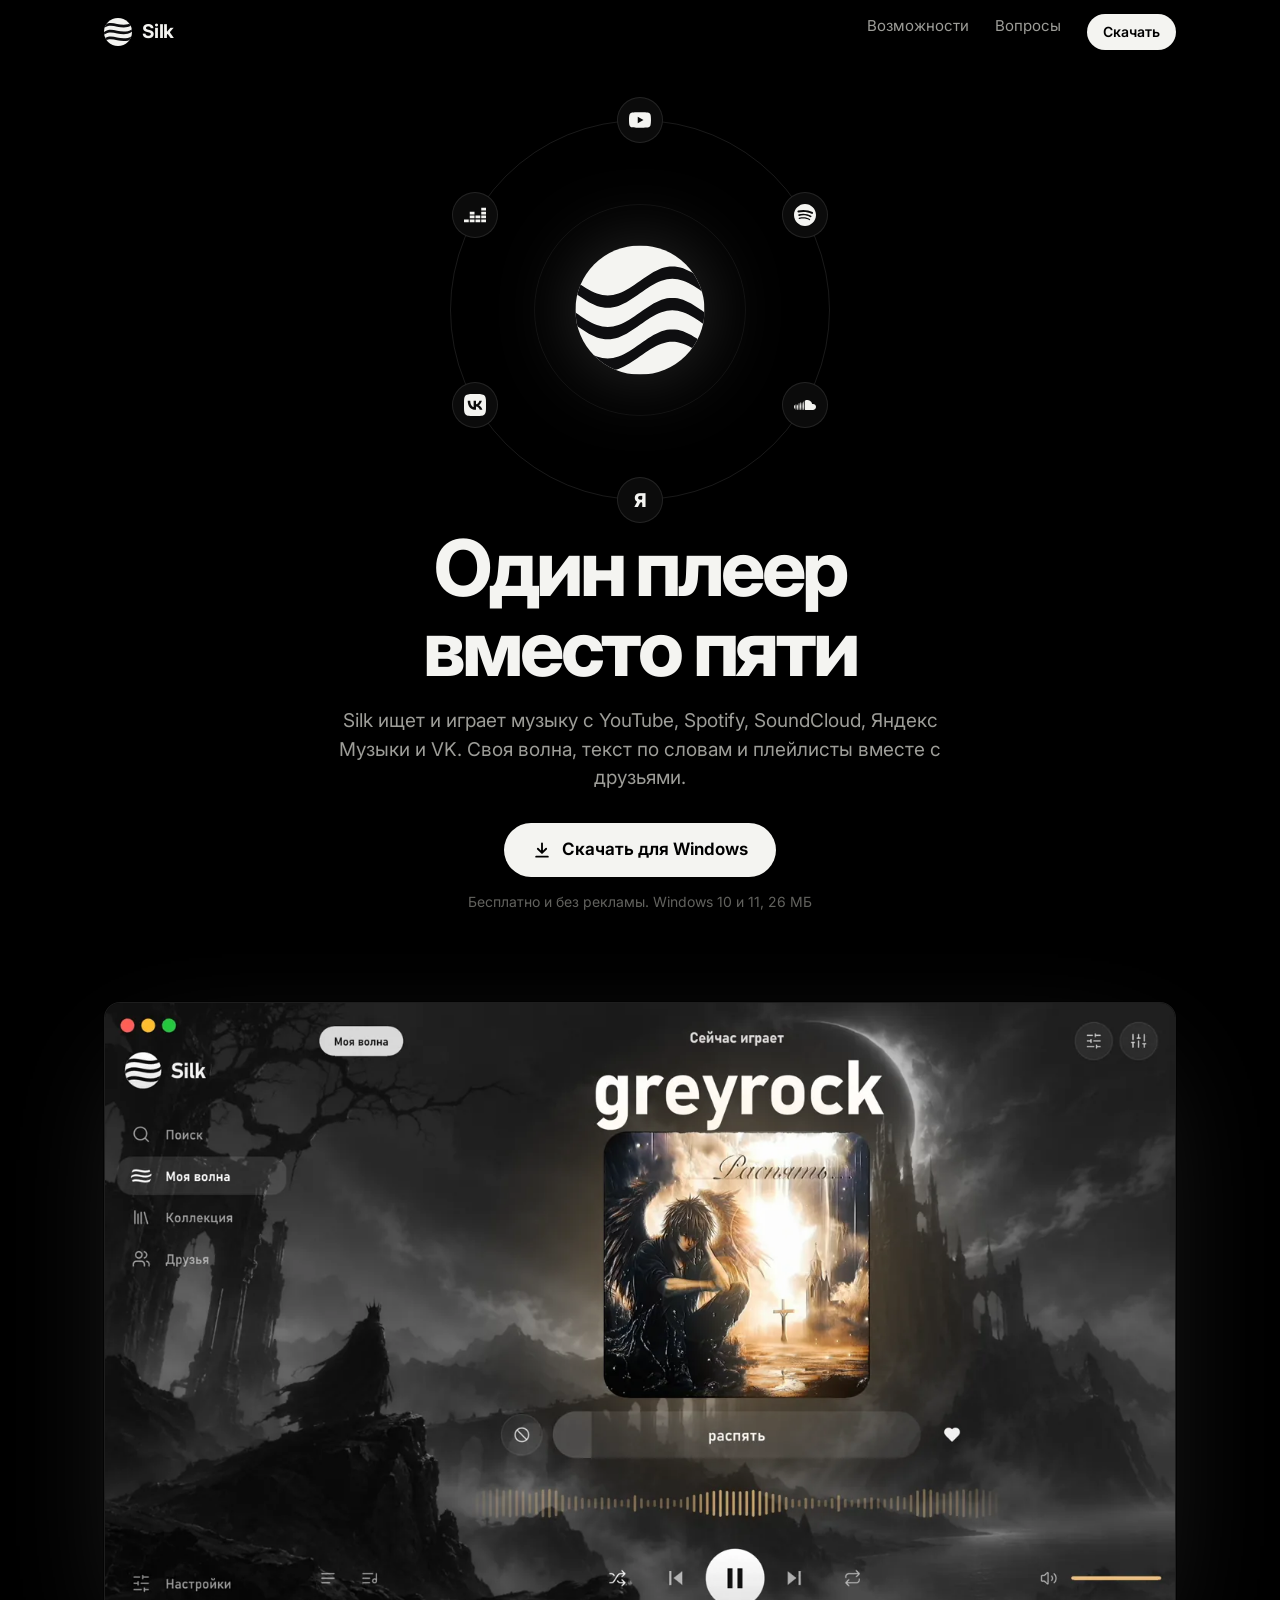
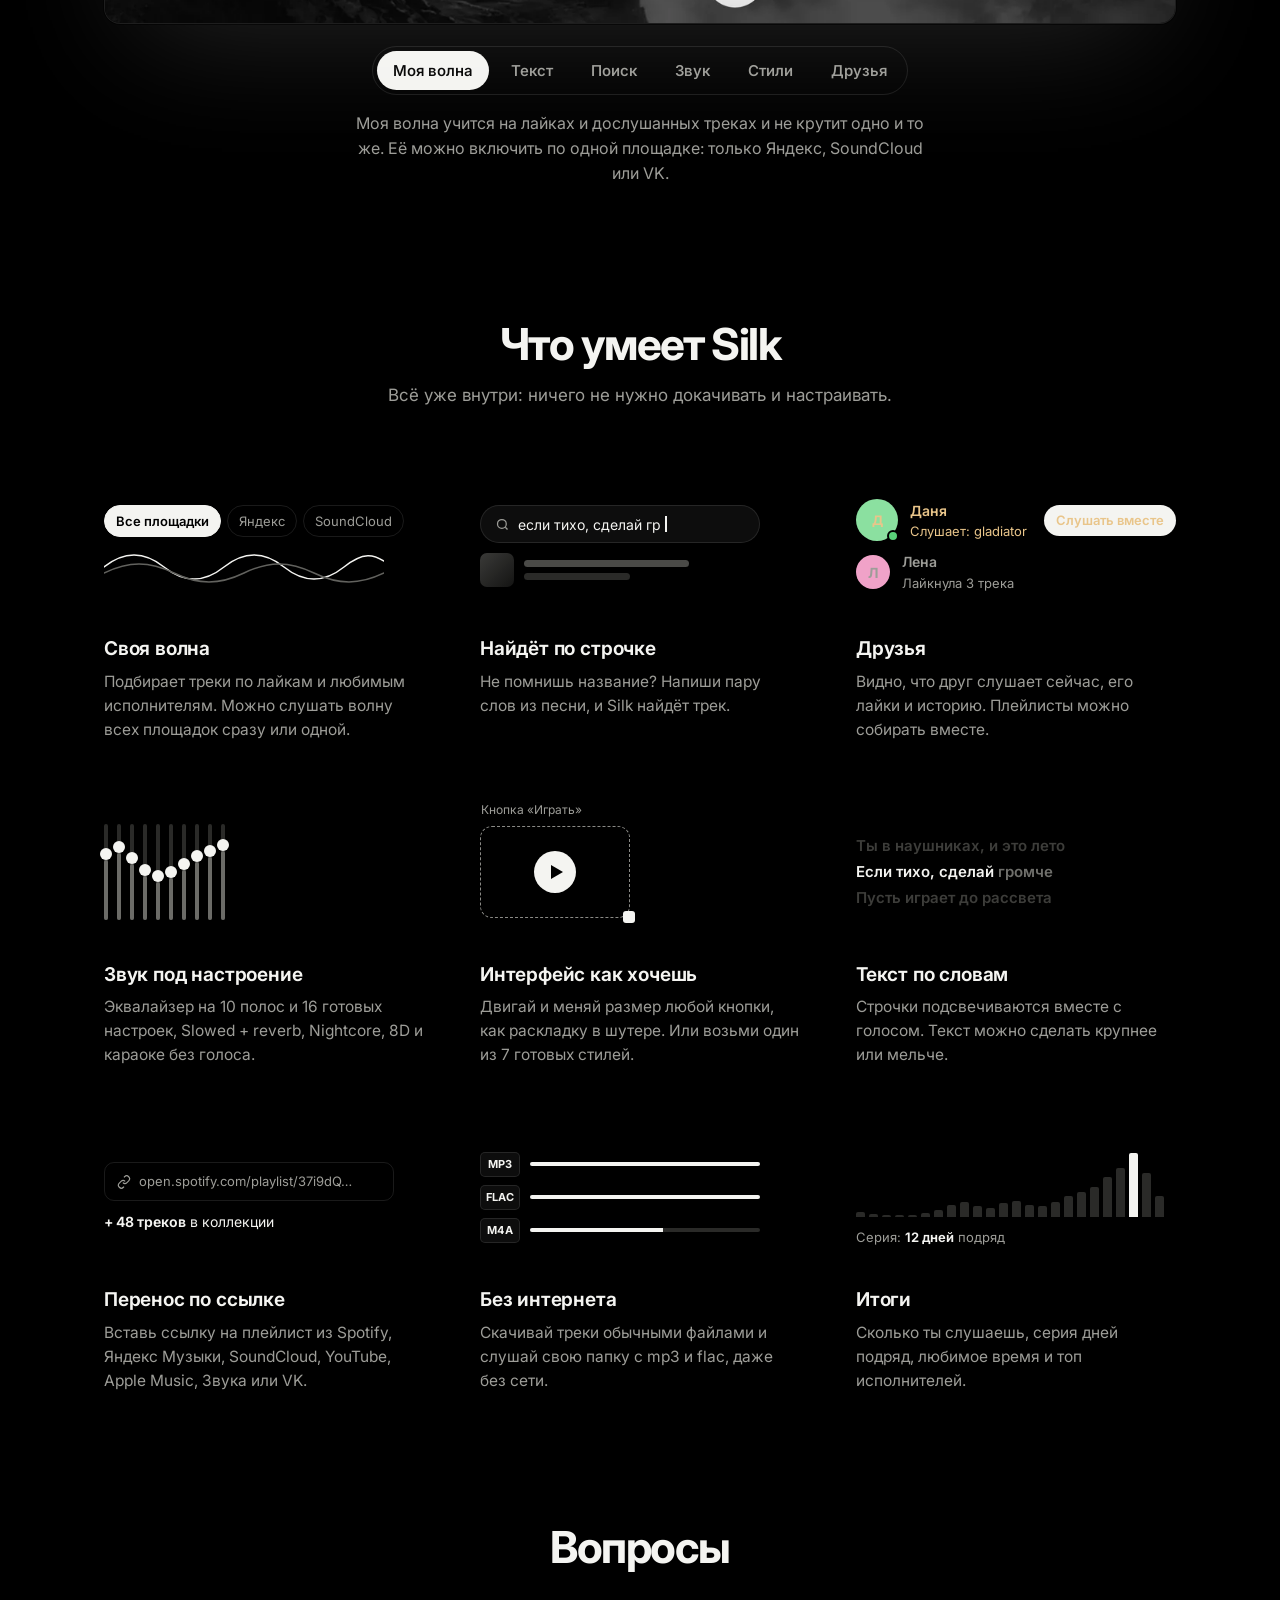
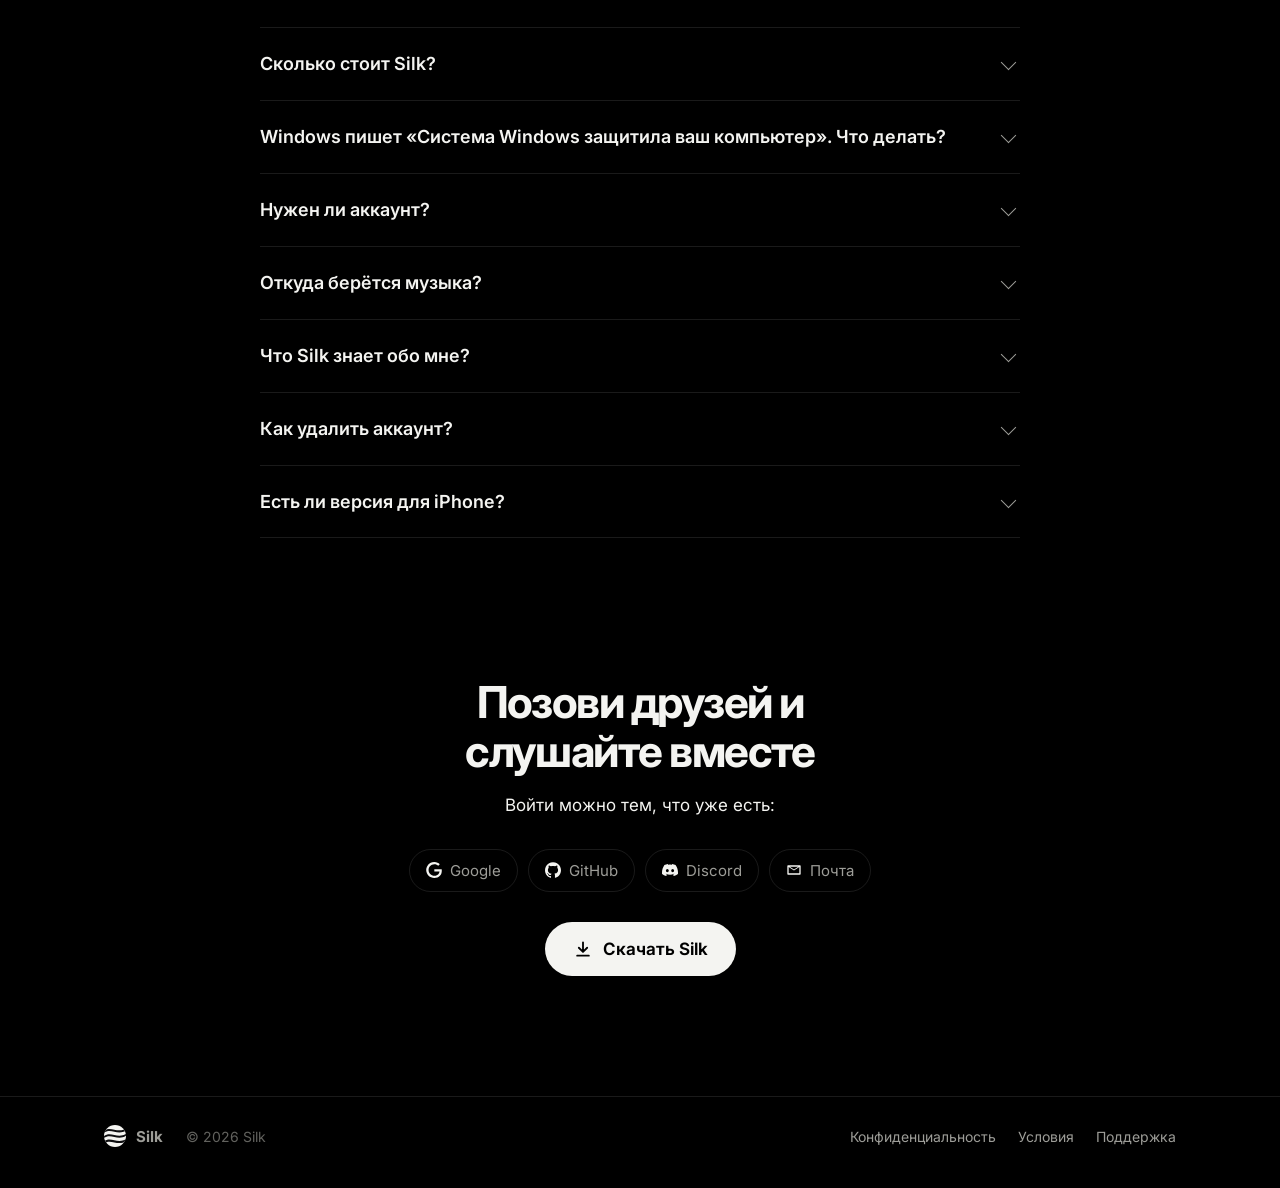
==== index.html @ de7ddfad "Сайт Silk: главная, конфиденциальность и условия Co-Authored-By: Claude Opus 5.5 <noreply@anthropic." ====
<!doctype html>
<html lang="ru">
<head>
<meta charset="utf-8">
<meta name="viewport" content="width=device-width, initial-scale=1">
<title>Silk — музыкальный плеер для Windows</title>
<meta name="description" content="Silk ищет и играет музыку с YouTube, Spotify, SoundCloud, Яндекс Музыки и VK. Своя волна, текст по словам, эквалайзер и плейлисты вместе с друзьями. Бесплатно.">
<meta property="og:title" content="Silk — музыкальный плеер для Windows">
<meta property="og:description" content="Silk ищет и играет музыку с YouTube, Spotify, SoundCloud, Яндекс Музыки и VK. Своя волна, текст по словам, эквалайзер и плейлисты вместе с друзьями. Бесплатно.">
<meta property="og:type" content="website">
<meta property="og:image" content="https://xxxilusha.github.io/silk/assets/shots/wave.webp">
<meta name="theme-color" content="#000000">
<link rel="icon" type="image/png" href="assets/favicon.png">
<link rel="apple-touch-icon" href="assets/apple-touch-icon.png">
<link rel="preload" href="assets/inter.woff2" as="font" type="font/woff2" crossorigin>
<link rel="stylesheet" href="assets/style.css">
</head>
<body>
<header class="top"><div class="wrap">
  <a class="brand" href="index.html"><svg viewBox="0 0 24 24" aria-hidden="true"><defs><clipPath id="lt"><circle cx="12" cy="12" r="12"/></clipPath></defs><circle cx="12" cy="12" r="12" fill="#f4f4f1"/><g clip-path="url(#lt)" fill="#0e0e10"><path d="M-1 7C7 -.5 15 10.500 25 3L25 5.300C15 12.800 7 1.800 -1 9.300Z"/><path d="M-1 12.850C7 5.350 15 16.350 25 8.850L25 11.150C15 18.650 7 7.650 -1 15.150Z"/><path d="M-1 18.700C7 11.200 15 22.200 25 14.700L25 17C15 24.500 7 13.500 -1 21Z"/></g></svg>Silk</a>
  <nav><a href="#features">Возможности</a><a href="#faq">Вопросы</a><a class="get" href="https://github.com/XXxilusha/silk/releases/latest/download/SilkSetup.exe">Скачать</a></nav>
</div></header>
<main>
<section class="hero"><div class="wrap">
  <div class="orbit" aria-hidden="false">
    <div class="ring"></div><div class="ring inner"></div>
    <div class="spin"><div class="sat" style="left:50.00%;top:0.00%"><svg viewBox="0 0 24 24" role="img" aria-label="YouTube"><path d="M23.498 6.186a3.016 3.016 0 0 0-2.122-2.136C19.505 3.545 12 3.545 12 3.545s-7.505 0-9.377.505A3.017 3.017 0 0 0 .502 6.186C0 8.07 0 12 0 12s0 3.93.502 5.814a3.016 3.016 0 0 0 2.122 2.136c1.871.505 9.376.505 9.376.505s7.505 0 9.377-.505a3.015 3.015 0 0 0 2.122-2.136C24 15.93 24 12 24 12s0-3.93-.502-5.814zM9.545 15.568V8.432L15.818 12l-6.273 3.568z"/></svg></div><div class="sat" style="left:93.30%;top:25.00%"><svg viewBox="0 0 24 24" role="img" aria-label="Spotify"><path d="M12 0C5.4 0 0 5.4 0 12s5.4 12 12 12 12-5.4 12-12S18.66 0 12 0zm5.521 17.34c-.24.359-.66.48-1.021.24-2.82-1.74-6.36-2.101-10.561-1.141-.418.122-.779-.179-.899-.539-.12-.421.18-.78.54-.9 4.56-1.021 8.52-.6 11.64 1.32.42.18.479.659.301 1.02zm1.44-3.3c-.301.42-.841.6-1.262.3-3.239-1.98-8.159-2.58-11.939-1.38-.479.12-1.02-.12-1.14-.6-.12-.48.12-1.021.6-1.141C9.6 9.9 15 10.561 18.72 12.84c.361.181.54.78.241 1.2zm.12-3.36C15.24 8.4 8.82 8.16 5.16 9.301c-.6.179-1.2-.181-1.38-.721-.18-.601.18-1.2.72-1.381 4.26-1.26 11.28-1.02 15.721 1.621.539.3.719 1.02.419 1.56-.299.421-1.02.599-1.559.3z"/></svg></div><div class="sat" style="left:93.30%;top:75.00%"><svg viewBox="0 0 24 24" role="img" aria-label="SoundCloud"><path d="M23.999 14.165c-.052 1.796-1.612 3.169-3.4 3.169h-8.18a.68.68 0 0 1-.675-.683V7.862a.747.747 0 0 1 .452-.724s.75-.513 2.333-.513a5.364 5.364 0 0 1 2.763.755 5.433 5.433 0 0 1 2.57 3.54c.282-.08.574-.121.868-.12.884 0 1.73.358 2.347.992s.948 1.49.922 2.373ZM10.721 8.421c.247 2.98.427 5.697 0 8.672a.264.264 0 0 1-.53 0c-.395-2.946-.22-5.718 0-8.672a.264.264 0 0 1 .53 0ZM9.072 9.448c.285 2.659.37 4.986-.006 7.655a.277.277 0 0 1-.55 0c-.331-2.63-.256-5.02 0-7.655a.277.277 0 0 1 .556 0Zm-1.663-.257c.27 2.726.39 5.171 0 7.904a.266.266 0 0 1-.532 0c-.38-2.69-.257-5.21 0-7.904a.266.266 0 0 1 .532 0Zm-1.647.77a26.108 26.108 0 0 1-.008 7.147.272.272 0 0 1-.542 0 27.955 27.955 0 0 1 0-7.147.275.275 0 0 1 .55 0Zm-1.67 1.769c.421 1.865.228 3.5-.029 5.388a.257.257 0 0 1-.514 0c-.21-1.858-.398-3.549 0-5.389a.272.272 0 0 1 .543 0Zm-1.655-.273c.388 1.897.26 3.508-.01 5.412-.026.28-.514.283-.54 0-.244-1.878-.347-3.54-.01-5.412a.283.283 0 0 1 .56 0Zm-1.668.911c.4 1.268.257 2.292-.026 3.572a.257.257 0 0 1-.514 0c-.241-1.262-.354-2.312-.023-3.572a.283.283 0 0 1 .563 0Z"/></svg></div><div class="sat" style="left:50.00%;top:100.00%"><span class="ya" role="img" aria-label="Яндекс Музыка">Я</span></div><div class="sat" style="left:6.70%;top:75.00%"><svg viewBox="0 0 24 24" role="img" aria-label="VK"><path d="m9.489.004.729-.003h3.564l.73.003.914.01.433.007.418.011.403.014.388.016.374.021.36.025.345.03.333.033c1.74.196 2.933.616 3.833 1.516.9.9 1.32 2.092 1.516 3.833l.034.333.029.346.025.36.02.373.025.588.012.41.013.644.009.915.004.98-.001 3.313-.003.73-.01.914-.007.433-.011.418-.014.403-.016.388-.021.374-.025.36-.03.345-.033.333c-.196 1.74-.616 2.933-1.516 3.833-.9.9-2.092 1.32-3.833 1.516l-.333.034-.346.029-.36.025-.373.02-.588.025-.41.012-.644.013-.915.009-.98.004-3.313-.001-.73-.003-.914-.01-.433-.007-.418-.011-.403-.014-.388-.016-.374-.021-.36-.025-.345-.03-.333-.033c-1.74-.196-2.933-.616-3.833-1.516-.9-.9-1.32-2.092-1.516-3.833l-.034-.333-.029-.346-.025-.36-.02-.373-.025-.588-.012-.41-.013-.644-.009-.915-.004-.98.001-3.313.003-.73.01-.914.007-.433.011-.418.014-.403.016-.388.021-.374.025-.36.03-.345.033-.333c.196-1.74.616-2.933 1.516-3.833.9-.9 2.092-1.32 3.833-1.516l.333-.034.346-.029.36-.025.373-.02.588-.025.41-.012.644-.013.915-.009ZM6.79 7.3H4.05c.13 6.24 3.25 9.99 8.72 9.99h.31v-3.57c2.01.2 3.53 1.67 4.14 3.57h2.84c-.78-2.84-2.83-4.41-4.11-5.01 1.28-.74 3.08-2.54 3.51-4.98h-2.58c-.56 1.98-2.22 3.78-3.8 3.95V7.3H10.5v6.92c-1.6-.4-3.62-2.34-3.71-6.92Z"/></svg></div><div class="sat" style="left:6.70%;top:25.00%"><svg viewBox="0 0 24 24" role="img" aria-label="Deezer"><path d="M18.81 4.16v3.03H24V4.16h-5.19zM6.27 8.38v3.027h5.189V8.38h-5.19zm12.54 0v3.027H24V8.38h-5.19zM6.27 12.594v3.027h5.189v-3.027h-5.19zm6.271 0v3.027h5.19v-3.027h-5.19zm6.27 0v3.027H24v-3.027h-5.19zM0 16.81v3.029h5.19v-3.03H0zm6.27 0v3.029h5.189v-3.03h-5.19zm6.271 0v3.029h5.19v-3.03h-5.19zm6.27 0v3.029H24v-3.03h-5.19Z"/></svg></div></div>
    <div class="core"><svg viewBox="0 0 24 24" role="img" aria-label="Логотип Silk"><defs><clipPath id="lf"><circle cx="12" cy="12" r="12"/></clipPath></defs><circle cx="12" cy="12" r="12" fill="#f4f4f1"/><g clip-path="url(#lf)" fill="#0e0e10"><path class="flow b1" d="M-2.00 5.25 L-1.50 5.57 L-1.00 5.90 L-0.50 6.25 L0.00 6.60 L0.50 6.95 L1.00 7.30 L1.50 7.63 L2.00 7.95 L2.50 8.24 L3.00 8.51 L3.50 8.74 L4.00 8.94 L4.50 9.09 L5.00 9.21 L5.50 9.28 L6.00 9.30 L6.50 9.28 L7.00 9.21 L7.50 9.09 L8.00 8.94 L8.50 8.74 L9.00 8.51 L9.50 8.24 L10.00 7.95 L10.50 7.63 L11.00 7.30 L11.50 6.95 L12.00 6.60 L12.50 6.25 L13.00 5.90 L13.50 5.57 L14.00 5.25 L14.50 4.96 L15.00 4.69 L15.50 4.46 L16.00 4.26 L16.50 4.11 L17.00 3.99 L17.50 3.92 L18.00 3.90 L18.50 3.92 L19.00 3.99 L19.50 4.11 L20.00 4.26 L20.50 4.46 L21.00 4.69 L21.50 4.96 L22.00 5.25 L22.50 5.57 L23.00 5.90 L23.50 6.25 L24.00 6.60 L24.50 6.95 L25.00 7.30 L25.50 7.63 L26.00 7.95 L26.50 8.24 L27.00 8.51 L27.50 8.74 L28.00 8.94 L28.50 9.09 L29.00 9.21 L29.50 9.28 L30.00 9.30 L30.50 9.28 L31.00 9.21 L31.50 9.09 L32.00 8.94 L32.50 8.74 L33.00 8.51 L33.50 8.24 L34.00 7.95 L34.50 7.63 L35.00 7.30 L35.50 6.95 L36.00 6.60 L36.50 6.25 L37.00 5.90 L37.50 5.57 L38.00 5.25 L38.50 4.96 L39.00 4.69 L39.50 4.46 L40.00 4.26 L40.50 4.11 L41.00 3.99 L41.50 3.92 L42.00 3.90 L42.50 3.92 L43.00 3.99 L43.50 4.11 L44.00 4.26 L44.50 4.46 L45.00 4.69 L45.50 4.96 L46.00 5.25 L46.50 5.57 L47.00 5.90 L47.50 6.25 L48.00 6.60 L48.50 6.95 L49.00 7.30 L49.50 7.63 L50.00 7.95 L50.50 8.24 L51.00 8.51 L51.50 8.74 L52.00 8.94 L52.00 11.24 L51.50 11.04 L51.00 10.81 L50.50 10.54 L50.00 10.25 L49.50 9.93 L49.00 9.60 L48.50 9.25 L48.00 8.90 L47.50 8.55 L47.00 8.20 L46.50 7.87 L46.00 7.55 L45.50 7.26 L45.00 6.99 L44.50 6.76 L44.00 6.56 L43.50 6.41 L43.00 6.29 L42.50 6.22 L42.00 6.20 L41.50 6.22 L41.00 6.29 L40.50 6.41 L40.00 6.56 L39.50 6.76 L39.00 6.99 L38.50 7.26 L38.00 7.55 L37.50 7.87 L37.00 8.20 L36.50 8.55 L36.00 8.90 L35.50 9.25 L35.00 9.60 L34.50 9.93 L34.00 10.25 L33.50 10.54 L33.00 10.81 L32.50 11.04 L32.00 11.24 L31.50 11.39 L31.00 11.51 L30.50 11.58 L30.00 11.60 L29.50 11.58 L29.00 11.51 L28.50 11.39 L28.00 11.24 L27.50 11.04 L27.00 10.81 L26.50 10.54 L26.00 10.25 L25.50 9.93 L25.00 9.60 L24.50 9.25 L24.00 8.90 L23.50 8.55 L23.00 8.20 L22.50 7.87 L22.00 7.55 L21.50 7.26 L21.00 6.99 L20.50 6.76 L20.00 6.56 L19.50 6.41 L19.00 6.29 L18.50 6.22 L18.00 6.20 L17.50 6.22 L17.00 6.29 L16.50 6.41 L16.00 6.56 L15.50 6.76 L15.00 6.99 L14.50 7.26 L14.00 7.55 L13.50 7.87 L13.00 8.20 L12.50 8.55 L12.00 8.90 L11.50 9.25 L11.00 9.60 L10.50 9.93 L10.00 10.25 L9.50 10.54 L9.00 10.81 L8.50 11.04 L8.00 11.24 L7.50 11.39 L7.00 11.51 L6.50 11.58 L6.00 11.60 L5.50 11.58 L5.00 11.51 L4.50 11.39 L4.00 11.24 L3.50 11.04 L3.00 10.81 L2.50 10.54 L2.00 10.25 L1.50 9.93 L1.00 9.60 L0.50 9.25 L0.00 8.90 L-0.50 8.55 L-1.00 8.20 L-1.50 7.87 L-2.00 7.55Z"/><path class="flow b2" d="M-2.00 11.10 L-1.50 11.42 L-1.00 11.75 L-0.50 12.10 L0.00 12.45 L0.50 12.80 L1.00 13.15 L1.50 13.48 L2.00 13.80 L2.50 14.09 L3.00 14.36 L3.50 14.59 L4.00 14.79 L4.50 14.94 L5.00 15.06 L5.50 15.13 L6.00 15.15 L6.50 15.13 L7.00 15.06 L7.50 14.94 L8.00 14.79 L8.50 14.59 L9.00 14.36 L9.50 14.09 L10.00 13.80 L10.50 13.48 L11.00 13.15 L11.50 12.80 L12.00 12.45 L12.50 12.10 L13.00 11.75 L13.50 11.42 L14.00 11.10 L14.50 10.81 L15.00 10.54 L15.50 10.31 L16.00 10.11 L16.50 9.96 L17.00 9.84 L17.50 9.77 L18.00 9.75 L18.50 9.77 L19.00 9.84 L19.50 9.96 L20.00 10.11 L20.50 10.31 L21.00 10.54 L21.50 10.81 L22.00 11.10 L22.50 11.42 L23.00 11.75 L23.50 12.10 L24.00 12.45 L24.50 12.80 L25.00 13.15 L25.50 13.48 L26.00 13.80 L26.50 14.09 L27.00 14.36 L27.50 14.59 L28.00 14.79 L28.50 14.94 L29.00 15.06 L29.50 15.13 L30.00 15.15 L30.50 15.13 L31.00 15.06 L31.50 14.94 L32.00 14.79 L32.50 14.59 L33.00 14.36 L33.50 14.09 L34.00 13.80 L34.50 13.48 L35.00 13.15 L35.50 12.80 L36.00 12.45 L36.50 12.10 L37.00 11.75 L37.50 11.42 L38.00 11.10 L38.50 10.81 L39.00 10.54 L39.50 10.31 L40.00 10.11 L40.50 9.96 L41.00 9.84 L41.50 9.77 L42.00 9.75 L42.50 9.77 L43.00 9.84 L43.50 9.96 L44.00 10.11 L44.50 10.31 L45.00 10.54 L45.50 10.81 L46.00 11.10 L46.50 11.42 L47.00 11.75 L47.50 12.10 L48.00 12.45 L48.50 12.80 L49.00 13.15 L49.50 13.48 L50.00 13.80 L50.50 14.09 L51.00 14.36 L51.50 14.59 L52.00 14.79 L52.00 17.09 L51.50 16.89 L51.00 16.66 L50.50 16.39 L50.00 16.10 L49.50 15.78 L49.00 15.45 L48.50 15.10 L48.00 14.75 L47.50 14.40 L47.00 14.05 L46.50 13.72 L46.00 13.40 L45.50 13.11 L45.00 12.84 L44.50 12.61 L44.00 12.41 L43.50 12.26 L43.00 12.14 L42.50 12.07 L42.00 12.05 L41.50 12.07 L41.00 12.14 L40.50 12.26 L40.00 12.41 L39.50 12.61 L39.00 12.84 L38.50 13.11 L38.00 13.40 L37.50 13.72 L37.00 14.05 L36.50 14.40 L36.00 14.75 L35.50 15.10 L35.00 15.45 L34.50 15.78 L34.00 16.10 L33.50 16.39 L33.00 16.66 L32.50 16.89 L32.00 17.09 L31.50 17.24 L31.00 17.36 L30.50 17.43 L30.00 17.45 L29.50 17.43 L29.00 17.36 L28.50 17.24 L28.00 17.09 L27.50 16.89 L27.00 16.66 L26.50 16.39 L26.00 16.10 L25.50 15.78 L25.00 15.45 L24.50 15.10 L24.00 14.75 L23.50 14.40 L23.00 14.05 L22.50 13.72 L22.00 13.40 L21.50 13.11 L21.00 12.84 L20.50 12.61 L20.00 12.41 L19.50 12.26 L19.00 12.14 L18.50 12.07 L18.00 12.05 L17.50 12.07 L17.00 12.14 L16.50 12.26 L16.00 12.41 L15.50 12.61 L15.00 12.84 L14.50 13.11 L14.00 13.40 L13.50 13.72 L13.00 14.05 L12.50 14.40 L12.00 14.75 L11.50 15.10 L11.00 15.45 L10.50 15.78 L10.00 16.10 L9.50 16.39 L9.00 16.66 L8.50 16.89 L8.00 17.09 L7.50 17.24 L7.00 17.36 L6.50 17.43 L6.00 17.45 L5.50 17.43 L5.00 17.36 L4.50 17.24 L4.00 17.09 L3.50 16.89 L3.00 16.66 L2.50 16.39 L2.00 16.10 L1.50 15.78 L1.00 15.45 L0.50 15.10 L0.00 14.75 L-0.50 14.40 L-1.00 14.05 L-1.50 13.72 L-2.00 13.40Z"/><path class="flow b3" d="M-2.00 16.95 L-1.50 17.27 L-1.00 17.60 L-0.50 17.95 L0.00 18.30 L0.50 18.65 L1.00 19.00 L1.50 19.33 L2.00 19.65 L2.50 19.94 L3.00 20.21 L3.50 20.44 L4.00 20.64 L4.50 20.79 L5.00 20.91 L5.50 20.98 L6.00 21.00 L6.50 20.98 L7.00 20.91 L7.50 20.79 L8.00 20.64 L8.50 20.44 L9.00 20.21 L9.50 19.94 L10.00 19.65 L10.50 19.33 L11.00 19.00 L11.50 18.65 L12.00 18.30 L12.50 17.95 L13.00 17.60 L13.50 17.27 L14.00 16.95 L14.50 16.66 L15.00 16.39 L15.50 16.16 L16.00 15.96 L16.50 15.81 L17.00 15.69 L17.50 15.62 L18.00 15.60 L18.50 15.62 L19.00 15.69 L19.50 15.81 L20.00 15.96 L20.50 16.16 L21.00 16.39 L21.50 16.66 L22.00 16.95 L22.50 17.27 L23.00 17.60 L23.50 17.95 L24.00 18.30 L24.50 18.65 L25.00 19.00 L25.50 19.33 L26.00 19.65 L26.50 19.94 L27.00 20.21 L27.50 20.44 L28.00 20.64 L28.50 20.79 L29.00 20.91 L29.50 20.98 L30.00 21.00 L30.50 20.98 L31.00 20.91 L31.50 20.79 L32.00 20.64 L32.50 20.44 L33.00 20.21 L33.50 19.94 L34.00 19.65 L34.50 19.33 L35.00 19.00 L35.50 18.65 L36.00 18.30 L36.50 17.95 L37.00 17.60 L37.50 17.27 L38.00 16.95 L38.50 16.66 L39.00 16.39 L39.50 16.16 L40.00 15.96 L40.50 15.81 L41.00 15.69 L41.50 15.62 L42.00 15.60 L42.50 15.62 L43.00 15.69 L43.50 15.81 L44.00 15.96 L44.50 16.16 L45.00 16.39 L45.50 16.66 L46.00 16.95 L46.50 17.27 L47.00 17.60 L47.50 17.95 L48.00 18.30 L48.50 18.65 L49.00 19.00 L49.50 19.33 L50.00 19.65 L50.50 19.94 L51.00 20.21 L51.50 20.44 L52.00 20.64 L52.00 22.94 L51.50 22.74 L51.00 22.51 L50.50 22.24 L50.00 21.95 L49.50 21.63 L49.00 21.30 L48.50 20.95 L48.00 20.60 L47.50 20.25 L47.00 19.90 L46.50 19.57 L46.00 19.25 L45.50 18.96 L45.00 18.69 L44.50 18.46 L44.00 18.26 L43.50 18.11 L43.00 17.99 L42.50 17.92 L42.00 17.90 L41.50 17.92 L41.00 17.99 L40.50 18.11 L40.00 18.26 L39.50 18.46 L39.00 18.69 L38.50 18.96 L38.00 19.25 L37.50 19.57 L37.00 19.90 L36.50 20.25 L36.00 20.60 L35.50 20.95 L35.00 21.30 L34.50 21.63 L34.00 21.95 L33.50 22.24 L33.00 22.51 L32.50 22.74 L32.00 22.94 L31.50 23.09 L31.00 23.21 L30.50 23.28 L30.00 23.30 L29.50 23.28 L29.00 23.21 L28.50 23.09 L28.00 22.94 L27.50 22.74 L27.00 22.51 L26.50 22.24 L26.00 21.95 L25.50 21.63 L25.00 21.30 L24.50 20.95 L24.00 20.60 L23.50 20.25 L23.00 19.90 L22.50 19.57 L22.00 19.25 L21.50 18.96 L21.00 18.69 L20.50 18.46 L20.00 18.26 L19.50 18.11 L19.00 17.99 L18.50 17.92 L18.00 17.90 L17.50 17.92 L17.00 17.99 L16.50 18.11 L16.00 18.26 L15.50 18.46 L15.00 18.69 L14.50 18.96 L14.00 19.25 L13.50 19.57 L13.00 19.90 L12.50 20.25 L12.00 20.60 L11.50 20.95 L11.00 21.30 L10.50 21.63 L10.00 21.95 L9.50 22.24 L9.00 22.51 L8.50 22.74 L8.00 22.94 L7.50 23.09 L7.00 23.21 L6.50 23.28 L6.00 23.30 L5.50 23.28 L5.00 23.21 L4.50 23.09 L4.00 22.94 L3.50 22.74 L3.00 22.51 L2.50 22.24 L2.00 21.95 L1.50 21.63 L1.00 21.30 L0.50 20.95 L0.00 20.60 L-0.50 20.25 L-1.00 19.90 L-1.50 19.57 L-2.00 19.25Z"/></g></svg></div>
  </div>
  <h1>Один плеер вместо пяти</h1>
  <p class="lead">Silk ищет и играет музыку с YouTube, Spotify, SoundCloud, Яндекс Музыки и VK. Своя волна, текст по словам и плейлисты вместе с друзьями.</p>
  <a class="cta" href="https://github.com/XXxilusha/silk/releases/latest/download/SilkSetup.exe"><svg viewBox="0 0 24 24" fill="none" stroke="currentColor" stroke-width="2.2" stroke-linecap="round" stroke-linejoin="round" aria-hidden="true"><path d="M12 4v11M7 10.5l5 5 5-5M5 20h14"/></svg>Скачать для Windows</a>
  <p class="fine">Бесплатно и без рекламы. Windows 10 и 11, 26 МБ</p>
</div></section>
<section class="screens" id="screens" aria-label="Как выглядит Silk"><div class="wrap">
  <div class="window" id="shot" role="tabpanel"><img src="assets/shots/wave.webp" width="1400" height="812" alt="Silk: моя волна" class="on" data-cap="Моя волна учится на лайках и дослушанных треках и не крутит одно и то же. Её можно включить по одной площадке: только Яндекс, SoundCloud или VK." decoding="async"><img src="assets/shots/lyrics.webp" width="1400" height="812" alt="Silk: текст" class="" data-cap="Текст идёт вместе с песней и подсвечивается по словам. Размер строк меняется кнопками A− и A+." decoding="async"><img src="assets/shots/search.webp" width="1400" height="812" alt="Silk: поиск" class="" data-cap="Ищи везде сразу или на одной площадке. Не помнишь название? Напиши строчку из песни." decoding="async"><img src="assets/shots/sound.webp" width="1400" height="812" alt="Silk: звук" class="" data-cap="Slowed + reverb, Nightcore, 8D, караоке без голоса, кроссфейд и эквалайзер на 10 полос." decoding="async"><img src="assets/shots/style-paper.webp" width="1400" height="812" alt="Silk: стили" class="" data-cap="Семь готовых стилей, от неона до бумаги. А можно собрать свой: любую кнопку двигаешь и меняешь как хочешь." decoding="async"><img src="assets/shots/friends.webp" width="1400" height="812" alt="Silk: друзья" class="" data-cap="Видно, что друг слушает прямо сейчас. Нажми «Слушать вместе», и у тебя заиграет тот же трек с того же места." decoding="async"></div>
  <div class="tabs" role="tablist" aria-label="Экраны Silk"><button role="tab" aria-selected="true" aria-controls="shot" data-i="0">Моя волна</button><button role="tab" aria-selected="false" aria-controls="shot" data-i="1" tabindex="-1">Текст</button><button role="tab" aria-selected="false" aria-controls="shot" data-i="2" tabindex="-1">Поиск</button><button role="tab" aria-selected="false" aria-controls="shot" data-i="3" tabindex="-1">Звук</button><button role="tab" aria-selected="false" aria-controls="shot" data-i="4" tabindex="-1">Стили</button><button role="tab" aria-selected="false" aria-controls="shot" data-i="5" tabindex="-1">Друзья</button></div>
  <p class="caption" id="cap" aria-live="polite">Моя волна учится на лайках и дослушанных треках и не крутит одно и то же. Её можно включить по одной площадке: только Яндекс, SoundCloud или VK.</p>
</div></section>
<section class="section" id="features"><div class="wrap">
  <h2>Что умеет Silk</h2>
  <p class="sub">Всё уже внутри: ничего не нужно докачивать и настраивать.</p>
  <div class="grid"><article class="feat"><div class="mini"><div class="chips"><span class="chip on">Все площадки</span><span class="chip">Яндекс</span><span class="chip">SoundCloud</span></div><svg class="wave" viewBox="0 0 280 40" aria-hidden="true"><path d="M0 20 C 20 4, 40 4, 60 20 S 100 36, 120 20 S 160 4, 180 20 S 220 36, 240 20 S 270 8, 280 14"/><path d="M0 26 C 25 14, 45 14, 70 26 S 115 38, 140 26 S 185 14, 210 26 S 255 38, 280 26"/></svg></div><h3>Своя волна</h3><p>Подбирает треки по лайкам и любимым исполнителям. Можно слушать волну всех площадок сразу или одной.</p></article><article class="feat"><div class="mini"><div class="field"><svg viewBox="0 0 24 24" aria-hidden="true"><circle cx="11" cy="11" r="7"/><path d="m20 20-3.5-3.5"/></svg><span>если тихо, сделай гр</span><span class="caret"></span></div><div class="row"><span class="cover"></span><span class="bars"><i></i><i></i></span></div></div><h3>Найдёт по строчке</h3><p>Не помнишь название? Напиши пару слов из песни, и Silk найдёт трек.</p></article><article class="feat"><div class="mini"><div class="friend live"><span class="ava a">Д<span class="dot"></span></span><span><b>Даня</b><span>Слушает: gladiator</span></span><span class="btn-mini">Слушать вместе</span></div><div class="friend"><span class="ava b">Л</span><span><b>Лена</b><span>Лайкнула 3 трека</span></span></div></div><h3>Друзья</h3><p>Видно, что друг слушает сейчас, его лайки и историю. Плейлисты можно собирать вместе.</p></article><article class="feat"><div class="mini"><div class="eq" aria-hidden="true"><span style="--v:62%"></span><span style="--v:70%"></span><span style="--v:58%"></span><span style="--v:46%"></span><span style="--v:40%"></span><span style="--v:44%"></span><span style="--v:52%"></span><span style="--v:60%"></span><span style="--v:66%"></span><span style="--v:72%"></span></div></div><h3>Звук под настроение</h3><p>Эквалайзер на 10 полос и 16 готовых настроек, Slowed + reverb, Nightcore, 8D и караоке без голоса.</p></article><article class="feat"><div class="mini"><div class="edit"><span class="tag">Кнопка «Играть»</span><span class="play"></span><span class="grip"></span></div></div><h3>Интерфейс как хочешь</h3><p>Двигай и меняй размер любой кнопки, как раскладку в шутере. Или возьми один из 7 готовых стилей.</p></article><article class="feat"><div class="mini"><div class="lyr" aria-hidden="true"><div>Ты в наушниках, и это лето</div><div class="now"><em>Если тихо, сделай</em> громче</div><div>Пусть играет до рассвета</div></div></div><h3>Текст по словам</h3><p>Строчки подсвечиваются вместе с голосом. Текст можно сделать крупнее или мельче.</p></article><article class="feat"><div class="mini"><div class="link"><svg viewBox="0 0 24 24" aria-hidden="true"><path d="M10 13a5 5 0 0 0 7.07 0l3-3a5 5 0 0 0-7.07-7.07l-1 1"/><path d="M14 11a5 5 0 0 0-7.07 0l-3 3a5 5 0 0 0 7.07 7.07l1-1"/></svg><span>open.spotify.com/playlist/37i9dQ…</span></div><div class="got"><b>+ 48 треков</b> в коллекции</div></div><h3>Перенос по ссылке</h3><p>Вставь ссылку на плейлист из Spotify, Яндекс Музыки, SoundCloud, YouTube, Apple Music, Звука или VK.</p></article><article class="feat"><div class="mini"><div class="files"><div class="file"><span class="ext">MP3</span><span class="track"><i style="width:100%"></i></span></div><div class="file"><span class="ext">FLAC</span><span class="track"><i style="width:100%"></i></span></div><div class="file"><span class="ext">M4A</span><span class="track"><i style="width:58%"></i></span></div></div></div><h3>Без интернета</h3><p>Скачивай треки обычными файлами и слушай свою папку с mp3 и flac, даже без сети.</p></article><article class="feat"><div class="mini"><div class="hours" aria-hidden="true"><i style="--h:8%"></i><i style="--h:5%"></i><i style="--h:4%"></i><i style="--h:3%"></i><i style="--h:3%"></i><i style="--h:6%"></i><i style="--h:10%"></i><i style="--h:18%"></i><i style="--h:22%"></i><i style="--h:16%"></i><i style="--h:14%"></i><i style="--h:20%"></i><i style="--h:24%"></i><i style="--h:18%"></i><i style="--h:16%"></i><i style="--h:22%"></i><i style="--h:30%"></i><i style="--h:36%"></i><i style="--h:44%"></i><i style="--h:58%"></i><i style="--h:70%"></i><i style="--h:92%" class="peak"></i><i style="--h:64%"></i><i style="--h:30%"></i></div><div class="streak">Серия: <b>12 дней</b> подряд</div></div><h3>Итоги</h3><p>Сколько ты слушаешь, серия дней подряд, любимое время и топ исполнителей.</p></article></div>
</div></section>
<section class="section" id="faq"><div class="wrap">
  <h2>Вопросы</h2>
  <div class="faq"><details><summary>Сколько стоит Silk?</summary><p>Нисколько. Silk бесплатный и без рекламы.</p></details><details><summary>Windows пишет «Система Windows защитила ваш компьютер». Что делать?</summary><p>Установщик пока не подписан сертификатом, поэтому Windows его не узнаёт. Нажми «Подробнее», потом «Выполнить в любом случае». Прав администратора установка не просит.</p></details><details><summary>Нужен ли аккаунт?</summary><p>Чтобы слушать музыку, не нужен. Аккаунт нужен только для друзей: войти можно через Google, GitHub, Discord или почту.</p></details><details><summary>Откуда берётся музыка?</summary><p>Silk ищет и проигрывает треки с площадок: YouTube, SoundCloud, Spotify, Яндекс Музыка, VK и других. Для Яндекс Музыки и VK нужен твой аккаунт на этих сервисах.</p></details><details><summary>Что Silk знает обо мне?</summary><p>Без аккаунта ничего: библиотека, настройки и история лежат только на твоём компьютере. Что хранится, если войти в аккаунт, написано на странице <a href="privacy.html">Конфиденциальность</a>.</p></details><details><summary>Как удалить аккаунт?</summary><p>В Silk открой «Друзья» и нажми «Удалить аккаунт», затем ещё раз для подтверждения. Профиль, друзья, лайки, история и твои плейлисты сразу стираются с сервера.</p></details><details><summary>Есть ли версия для iPhone?</summary><p>Пока только Windows 10 и 11. Версия для iPhone в работе.</p></details></div>
</div></section>
<section class="end"><div class="wrap">
  <h2>Позови друзей и слушайте вместе</h2>
  <p class="sub">Войти можно тем, что уже есть:</p>
  <div class="join">
    <span><svg viewBox="0 0 24 24" aria-hidden="true"><path d="M12.48 10.92v3.28h7.84c-.24 1.84-.853 3.187-1.787 4.133-1.147 1.147-2.933 2.4-6.053 2.4-4.827 0-8.6-3.893-8.6-8.72s3.773-8.72 8.6-8.72c2.6 0 4.507 1.027 5.907 2.347l2.307-2.307C18.747 1.44 16.133 0 12.48 0 5.867 0 .307 5.387.307 12s5.56 12 12.173 12c3.573 0 6.267-1.173 8.373-3.36 2.16-2.16 2.84-5.213 2.84-7.667 0-.76-.053-1.467-.173-2.053H12.48z"/></svg>Google</span>
    <span><svg viewBox="0 0 24 24" aria-hidden="true"><path d="M12 .297c-6.63 0-12 5.373-12 12 0 5.303 3.438 9.8 8.205 11.385.6.113.82-.258.82-.577 0-.285-.01-1.04-.015-2.04-3.338.724-4.042-1.61-4.042-1.61C4.422 18.07 3.633 17.7 3.633 17.7c-1.087-.744.084-.729.084-.729 1.205.084 1.838 1.236 1.838 1.236 1.07 1.835 2.809 1.305 3.495.998.108-.776.417-1.305.76-1.605-2.665-.3-5.466-1.332-5.466-5.93 0-1.31.465-2.38 1.235-3.22-.135-.303-.54-1.523.105-3.176 0 0 1.005-.322 3.3 1.23.96-.267 1.98-.399 3-.405 1.02.006 2.04.138 3 .405 2.28-1.552 3.285-1.23 3.285-1.23.645 1.653.24 2.873.12 3.176.765.84 1.23 1.91 1.23 3.22 0 4.61-2.805 5.625-5.475 5.92.42.36.81 1.096.81 2.22 0 1.606-.015 2.896-.015 3.286 0 .315.21.69.825.57C20.565 22.092 24 17.592 24 12.297c0-6.627-5.373-12-12-12"/></svg>GitHub</span>
    <span><svg viewBox="0 0 24 24" aria-hidden="true"><path d="M20.317 4.37a19.79 19.79 0 0 0-4.885-1.515.074.074 0 0 0-.079.037c-.21.375-.444.865-.608 1.25a18.27 18.27 0 0 0-5.487 0 12.64 12.64 0 0 0-.617-1.25.077.077 0 0 0-.079-.037A19.74 19.74 0 0 0 3.677 4.37a.07.07 0 0 0-.032.027C.533 9.046-.32 13.58.099 18.057a.082.082 0 0 0 .031.057 19.9 19.9 0 0 0 5.993 3.03.078.078 0 0 0 .084-.028 14.09 14.09 0 0 0 1.226-1.994.076.076 0 0 0-.041-.106 13.1 13.1 0 0 1-1.872-.892.077.077 0 0 1-.008-.128 10.2 10.2 0 0 0 .372-.292.074.074 0 0 1 .077-.01c3.928 1.793 8.18 1.793 12.062 0a.074.074 0 0 1 .078.01c.12.098.246.198.373.292a.077.077 0 0 1-.006.127 12.3 12.3 0 0 1-1.873.892.077.077 0 0 0-.041.107c.36.698.772 1.362 1.225 1.993a.076.076 0 0 0 .084.028 19.84 19.84 0 0 0 6.002-3.03.077.077 0 0 0 .032-.054c.5-5.177-.838-9.674-3.549-13.66a.061.061 0 0 0-.031-.03zM8.02 15.33c-1.183 0-2.157-1.085-2.157-2.419 0-1.333.956-2.419 2.157-2.419 1.21 0 2.176 1.096 2.157 2.42 0 1.333-.956 2.418-2.157 2.418zm7.975 0c-1.183 0-2.157-1.085-2.157-2.419 0-1.333.955-2.419 2.157-2.419 1.21 0 2.176 1.096 2.157 2.42 0 1.333-.946 2.418-2.157 2.418z"/></svg>Discord</span>
    <span><svg viewBox="0 0 24 24" aria-hidden="true"><path d="M3 5h18a1 1 0 0 1 1 1v12a1 1 0 0 1-1 1H3a1 1 0 0 1-1-1V6a1 1 0 0 1 1-1zm1 2.4V17h16V7.4l-8 5.2-8-5.2zM5.6 7 12 11.2 18.4 7H5.6z"/></svg>Почта</span>
  </div>
  <a class="cta" href="https://github.com/XXxilusha/silk/releases/latest/download/SilkSetup.exe"><svg viewBox="0 0 24 24" fill="none" stroke="currentColor" stroke-width="2.2" stroke-linecap="round" stroke-linejoin="round" aria-hidden="true"><path d="M12 4v11M7 10.5l5 5 5-5M5 20h14"/></svg>Скачать Silk</a>
</div></section>
</main>
<footer><div class="wrap">
  <a class="brand" href="index.html"><svg viewBox="0 0 24 24" aria-hidden="true"><defs><clipPath id="lb"><circle cx="12" cy="12" r="12"/></clipPath></defs><circle cx="12" cy="12" r="12" fill="#f4f4f1"/><g clip-path="url(#lb)" fill="#0e0e10"><path d="M-1 7C7 -.5 15 10.500 25 3L25 5.300C15 12.800 7 1.800 -1 9.300Z"/><path d="M-1 12.850C7 5.350 15 16.350 25 8.850L25 11.150C15 18.650 7 7.650 -1 15.150Z"/><path d="M-1 18.700C7 11.200 15 22.200 25 14.700L25 17C15 24.500 7 13.500 -1 21Z"/></g></svg>Silk</a>
  <span>© 2026 Silk</span>
  <nav>
    <a href="privacy.html">Конфиденциальность</a>
    <a href="terms.html">Условия</a>
    <a href="https://github.com/XXxilusha/silk/issues">Поддержка</a>
  </nav>
</div></footer>
<script>
(function () {
  var tabs = Array.prototype.slice.call(document.querySelectorAll('.tabs [role=tab]'));
  var imgs = document.querySelectorAll('#shot img');
  var cap = document.getElementById('cap');
  function pick(i, focus) {
    tabs.forEach(function (t, k) {
      var on = k === i;
      t.setAttribute('aria-selected', on ? 'true' : 'false');
      t.tabIndex = on ? 0 : -1;
      imgs[k].classList.toggle('on', on);
    });
    cap.textContent = imgs[i].getAttribute('data-cap');
    if (focus) tabs[i].focus();
  }
  tabs.forEach(function (t, i) {
    t.addEventListener('click', function () { pick(i, false); });
    t.addEventListener('keydown', function (e) {
      if (e.key === 'ArrowRight') { e.preventDefault(); pick((i + 1) % tabs.length, true); }
      if (e.key === 'ArrowLeft') { e.preventDefault(); pick((i - 1 + tabs.length) % tabs.length, true); }
    });
  });
})();
</script>
</body>
</html>
---- assets/style.css ----
/* Silk — сайт. Чёрный, белый и серые; шрифт тот же, что в плеере (Inter). */

@font-face {
  font-family: "Inter Silk";
  src: url("inter.woff2") format("woff2");
  font-weight: 100 900;
  font-display: swap;
}

:root {
  --black: #000;
  --ink: #f4f4f1;
  --mute: #9d9d98;
  --dim: #62625e;
  --faint: #2a2a28;
  --line: rgba(255, 255, 255, 0.1);
  --raise: rgba(255, 255, 255, 0.05);
  --live: #5ad27a;
  --wrap: 1120px;
  --gut: 24px;
  color-scheme: dark;
}

* { box-sizing: border-box; }

html { -webkit-text-size-adjust: 100%; scroll-behavior: smooth; }

body {
  margin: 0;
  background: var(--black);
  color: var(--ink);
  font-family: "Inter Silk", "Segoe UI Variable", "Segoe UI", system-ui, -apple-system, sans-serif;
  font-size: 17px;
  line-height: 1.55;
  font-feature-settings: "cv11", "ss03";
  -webkit-font-smoothing: antialiased;
}

a { color: inherit; }

:focus-visible { outline: 2px solid var(--ink); outline-offset: 3px; border-radius: 6px; }

.wrap { max-width: var(--wrap); margin: 0 auto; padding: 0 var(--gut); }

/* ---------- шапка */

.top {
  position: sticky; top: 0; z-index: 10;
  background: rgba(0, 0, 0, 0.72);
  backdrop-filter: saturate(140%) blur(14px);
  -webkit-backdrop-filter: saturate(140%) blur(14px);
}
.top .wrap { display: flex; align-items: center; height: 64px; gap: 28px; }
.brand { display: flex; align-items: center; gap: 10px; text-decoration: none; font-weight: 700; font-size: 19px; letter-spacing: -0.01em; }
.brand svg { width: 28px; height: 28px; }
.top nav { margin-left: auto; display: flex; gap: 26px; font-size: 15px; }
.top nav a { color: var(--mute); text-decoration: none; }
.top nav a:hover { color: var(--ink); }
.top .get { padding: 7px 16px; border-radius: 999px; background: var(--ink); color: var(--black); text-decoration: none; font-weight: 600; font-size: 14px; }

/* ---------- первый экран */

.hero { text-align: center; padding: 56px 0 40px; }

.orbit {
  position: relative;
  width: min(380px, 84vw); aspect-ratio: 1;
  margin: 0 auto 28px;
}
.orbit .ring {
  position: absolute; inset: 0; border-radius: 50%;
  border: 1px solid var(--line);
}
.orbit .ring.inner { inset: 22%; border-color: rgba(255, 255, 255, 0.06); }
.orbit .spin { position: absolute; inset: 0; animation: spin 90s linear infinite; }
.orbit .sat {
  position: absolute; width: 46px; height: 46px; margin: -23px 0 0 -23px;
  display: grid; place-items: center;
  border-radius: 50%; background: #0b0b0b; border: 1px solid var(--line);
  animation: spin 90s linear infinite reverse;
}
.orbit .sat svg { width: 22px; height: 22px; fill: var(--ink); }
.orbit .sat .ya { font-weight: 800; font-size: 19px; line-height: 1; }
.orbit .core {
  position: absolute; left: 50%; top: 50%; width: 34%; aspect-ratio: 1;
  transform: translate(-50%, -50%);
  filter: drop-shadow(0 0 40px rgba(255, 255, 255, 0.18));
}
.orbit .core svg { width: 100%; height: 100%; display: block; }
.flow { animation: flow 7s linear infinite; }
.flow.b2 { animation-duration: 9s; }
.flow.b3 { animation-duration: 11s; }

@keyframes spin { to { transform: rotate(360deg); } }
@keyframes flow { to { transform: translateX(-24px); } }

h1 {
  margin: 0 auto;
  font-size: clamp(42px, 7.4vw, 78px);
  line-height: 1.02;
  font-weight: 760;
  letter-spacing: -0.045em;
  max-width: 12ch;
}
.lead { margin: 20px auto 0; max-width: 34em; color: var(--mute); font-size: 19px; line-height: 1.5; }

.cta {
  display: inline-flex; align-items: center; gap: 10px;
  margin-top: 30px; height: 54px; padding: 0 28px;
  border-radius: 999px; background: var(--ink); color: var(--black);
  font-weight: 650; font-size: 17px; text-decoration: none;
  transition: transform 0.15s ease;
}
.cta:hover { transform: translateY(-1px); }
.cta svg { width: 20px; height: 20px; }
.fine { margin-top: 14px; color: var(--dim); font-size: 14px; }

/* ---------- скриншоты */

.screens { padding: 36px 0 24px; }
.window {
  position: relative; margin: 0 auto; max-width: 1080px;
  border-radius: 16px; overflow: hidden;
  border: 1px solid var(--line);
  box-shadow: 0 0 0 1px rgba(0, 0, 0, 0.6), 0 40px 120px -30px rgba(255, 255, 255, 0.14);
  background: #050505;
  aspect-ratio: 1400 / 812;
}
.window img { position: absolute; inset: 0; width: 100%; height: 100%; display: block; opacity: 0; transition: opacity 0.35s ease; }
.window img.on { opacity: 1; }

.tabs {
  display: flex; justify-content: center; gap: 6px;
  margin: 22px auto 0; padding: 4px; width: max-content; max-width: 100%;
  overflow-x: auto; scrollbar-width: none;
  border: 1px solid var(--line); border-radius: 999px;
}
.tabs::-webkit-scrollbar { display: none; }
.tabs button {
  flex: none; border: 0; background: transparent; color: var(--mute);
  font: inherit; font-size: 15px; font-weight: 550;
  padding: 8px 16px; border-radius: 999px; cursor: pointer;
}
.tabs button:hover { color: var(--ink); }
.tabs button[aria-selected="true"] { background: var(--ink); color: var(--black); }
.caption { min-height: 3.2em; margin: 16px auto 0; max-width: 36em; text-align: center; color: var(--mute); font-size: 16px; }

/* ---------- возможности */

.section { padding: 110px 0 20px; }
.section > .wrap > h2 { text-align: center; }
h2 { margin: 0; font-size: clamp(30px, 4.2vw, 44px); line-height: 1.1; font-weight: 720; letter-spacing: -0.035em; }
.section .sub { margin: 14px auto 0; max-width: 32em; text-align: center; color: var(--mute); }

.grid {
  display: grid; grid-template-columns: repeat(3, 1fr);
  column-gap: 56px; row-gap: 64px; margin-top: 72px;
}
.feat h3 { margin: 22px 0 6px; font-size: 19px; font-weight: 650; letter-spacing: -0.01em; }
.feat p { margin: 0; color: var(--mute); font-size: 15.5px; line-height: 1.55; max-width: 30em; }

/* мини-картинки: кусочки интерфейса плеера */
.mini { height: 132px; display: flex; flex-direction: column; justify-content: center; gap: 10px; }
.chips { display: flex; gap: 6px; flex-wrap: wrap; }
.chip { padding: 5px 11px; border-radius: 999px; border: 1px solid var(--line); color: var(--mute); font-size: 13px; }
.chip.on { background: var(--ink); color: var(--black); border-color: var(--ink); font-weight: 600; }
.wave { width: 100%; max-width: 280px; height: 40px; }
.wave path { fill: none; stroke: var(--ink); stroke-width: 1.5; stroke-linecap: round; }
.wave path + path { stroke: var(--dim); }

.field { display: flex; align-items: center; gap: 8px; height: 38px; padding: 0 14px; border-radius: 999px; background: var(--raise); border: 1px solid var(--line); font-size: 14px; max-width: 280px; }
.field svg { width: 15px; height: 15px; stroke: var(--mute); fill: none; stroke-width: 2; }
.caret { display: inline-block; width: 1.5px; height: 16px; background: var(--ink); margin-left: -4px; animation: blink 1.1s steps(1) infinite; }
@keyframes blink { 50% { opacity: 0; } }
.row { display: flex; align-items: center; gap: 10px; max-width: 280px; }
.cover { width: 34px; height: 34px; border-radius: 7px; background: linear-gradient(135deg, #3a3a38, #141413); flex: none; }
.bars { flex: 1; display: grid; gap: 6px; }
.bars i { display: block; height: 7px; border-radius: 4px; background: var(--faint); }
.bars i:first-child { width: 70%; background: #4a4a47; }
.bars i:last-child { width: 45%; }

.friend { display: flex; align-items: center; gap: 12px; }
.ava { position: relative; width: 42px; height: 42px; border-radius: 50%; display: grid; place-items: center; font-weight: 700; color: #111; flex: none; }
.ava.a { background: #8be0a0; }
.ava.b { background: #f0a2c8; width: 34px; height: 34px; font-size: 14px; }
.ava .dot { position: absolute; right: -1px; bottom: -1px; width: 12px; height: 12px; border-radius: 50%; background: var(--live); border: 2px solid var(--black); }
.friend b { display: block; font-size: 14px; font-weight: 600; }
.friend span { font-size: 13px; color: var(--mute); }
.friend.live span { color: #e9c58a; }
.btn-mini { margin-left: auto; padding: 5px 12px; border-radius: 999px; background: var(--ink); color: var(--black); font-size: 12px; font-weight: 600; white-space: nowrap; }

.eq { display: flex; align-items: flex-end; gap: 9px; height: 96px; }
.eq span { position: relative; width: 4px; height: 100%; border-radius: 2px; background: var(--faint); }
.eq span::after { content: ""; position: absolute; left: 50%; width: 12px; height: 12px; margin-left: -6px; border-radius: 50%; background: var(--ink); bottom: var(--v); }
.eq span::before { content: ""; position: absolute; left: 0; right: 0; bottom: 0; height: var(--v); border-radius: 2px; background: #6b6b67; }

.edit { position: relative; width: 150px; height: 92px; border: 1.5px dashed #8a8a86; border-radius: 12px; display: grid; place-items: center; }
.edit .play { width: 42px; height: 42px; border-radius: 50%; background: var(--ink); display: grid; place-items: center; }
.edit .play::after { content: ""; border-left: 12px solid var(--black); border-top: 7px solid transparent; border-bottom: 7px solid transparent; margin-left: 3px; }
.edit .grip { position: absolute; right: -6px; bottom: -6px; width: 12px; height: 12px; border-radius: 3px; background: var(--ink); }
.edit .tag { position: absolute; left: 0; top: -26px; font-size: 12px; color: var(--mute); }

.lyr { font-size: 15px; font-weight: 600; line-height: 1.75; color: #3d3d3a; }
.lyr .now { color: #6f6f6b; }
.lyr .now em { font-style: normal; color: var(--ink); }

.link { display: flex; align-items: center; gap: 8px; max-width: 290px; padding: 8px 12px; border-radius: 10px; border: 1px solid var(--line); font-size: 13px; color: var(--mute); white-space: nowrap; overflow: hidden; }
.link svg { width: 14px; height: 14px; flex: none; stroke: var(--mute); fill: none; stroke-width: 2; }
.got { font-size: 14px; color: var(--ink); }
.got b { font-weight: 650; }

.files { display: grid; gap: 8px; max-width: 280px; }
.file { display: flex; align-items: center; gap: 10px; font-size: 13px; color: var(--mute); }
.file .ext { width: 40px; padding: 3px 0; text-align: center; border-radius: 5px; background: var(--raise); border: 1px solid var(--line); font-size: 11px; font-weight: 700; color: var(--ink); letter-spacing: 0.02em; }
.file .track { flex: 1; height: 4px; border-radius: 2px; background: var(--faint); overflow: hidden; }
.file .track i { display: block; height: 100%; background: var(--ink); }

.hours { display: flex; align-items: flex-end; gap: 4px; height: 70px; }
.hours i { flex: 1; max-width: 9px; border-radius: 2px 2px 0 0; background: var(--faint); height: var(--h); }
.hours i.peak { background: var(--ink); }
.streak { font-size: 13px; color: var(--mute); }
.streak b { color: var(--ink); font-weight: 650; }

/* ---------- друзья: вход */

.join { display: flex; justify-content: center; flex-wrap: wrap; gap: 10px; margin-top: 30px; }
.join span { display: inline-flex; align-items: center; gap: 8px; padding: 9px 16px; border-radius: 999px; border: 1px solid var(--line); font-size: 15px; color: var(--mute); }
.join svg { width: 16px; height: 16px; fill: var(--ink); }

/* ---------- вопросы */

.faq { max-width: 760px; margin: 56px auto 0; }
.faq details { border-top: 1px solid var(--line); }
.faq details:last-child { border-bottom: 1px solid var(--line); }
.faq summary { list-style: none; cursor: pointer; padding: 22px 40px 22px 0; position: relative; font-size: 18px; font-weight: 600; }
.faq summary::-webkit-details-marker { display: none; }
.faq summary::after { content: ""; position: absolute; right: 6px; top: 50%; width: 10px; height: 10px; margin-top: -7px; border-right: 1.5px solid var(--mute); border-bottom: 1.5px solid var(--mute); transform: rotate(45deg); transition: transform 0.2s ease; }
.faq details[open] summary::after { transform: rotate(225deg); margin-top: -2px; }
.faq details p { margin: 0 0 22px; color: var(--mute); max-width: 40em; }

/* ---------- низ */

.end { text-align: center; padding: 120px 0 40px; }
.end h2 { max-width: 14ch; margin: 0 auto; }

footer { margin-top: 80px; border-top: 1px solid var(--line); }
footer .wrap { display: flex; align-items: center; gap: 24px; padding-top: 28px; padding-bottom: 40px; font-size: 14px; color: var(--dim); flex-wrap: wrap; }
footer .brand { font-size: 15px; color: var(--mute); }
footer .brand svg { width: 22px; height: 22px; }
footer nav { margin-left: auto; display: flex; gap: 22px; flex-wrap: wrap; }
footer nav a { color: var(--mute); text-decoration: none; }
footer nav a:hover { color: var(--ink); }

/* ---------- текстовые страницы */

.doc { max-width: 700px; margin: 0 auto; padding: 64px var(--gut) 20px; }
.doc h1 { margin: 0; max-width: none; font-size: clamp(36px, 6vw, 52px); letter-spacing: -0.04em; text-align: left; }
.doc .date { color: var(--dim); font-size: 14px; margin-top: 12px; }
.doc .intro { font-size: 19px; color: var(--ink); margin: 28px 0 0; }
.doc h2 { font-size: 24px; letter-spacing: -0.02em; margin: 48px 0 12px; }
.doc p, .doc li { color: #c9c9c4; }
.doc ul { padding-left: 20px; }
.doc li { margin: 6px 0; }
.doc table { width: 100%; border-collapse: collapse; margin: 12px 0; font-size: 15px; }
.doc th, .doc td { text-align: left; vertical-align: top; padding: 10px 12px 10px 0; border-bottom: 1px solid var(--line); }
.doc th { color: var(--mute); font-weight: 600; font-size: 14px; }
.doc td { color: #c9c9c4; }
.doc a { text-underline-offset: 3px; }

/* ---------- узкие экраны */

@media (max-width: 900px) {
  .grid { grid-template-columns: repeat(2, 1fr); column-gap: 36px; }
  .top nav a:not(.get) { display: none; }
}
@media (max-width: 600px) {
  :root { --gut: 16px; }
  body { font-size: 16px; }
  .hero { padding-top: 32px; }
  .lead { font-size: 17px; }
  .grid { grid-template-columns: 1fr; row-gap: 48px; margin-top: 48px; }
  .section { padding-top: 80px; }
  .tabs { justify-content: flex-start; }
  .window { border-radius: 10px; }
  .orbit .sat { width: 38px; height: 38px; margin: -19px 0 0 -19px; }
  .orbit .sat svg { width: 18px; height: 18px; }
  .doc table, .doc thead, .doc tbody, .doc tr, .doc th, .doc td { display: block; }
  .doc thead { display: none; }
  .doc td { border: 0; padding: 2px 0; }
  .doc tr { border-bottom: 1px solid var(--line); padding: 10px 0; }
  .doc td:first-child { color: var(--ink); font-weight: 600; }
  footer nav { margin-left: 0; }
}

@media (prefers-reduced-motion: reduce) {
  .orbit .spin, .orbit .sat, .flow, .caret { animation: none; }
  .window img { transition: none; }
  html { scroll-behavior: auto; }
}
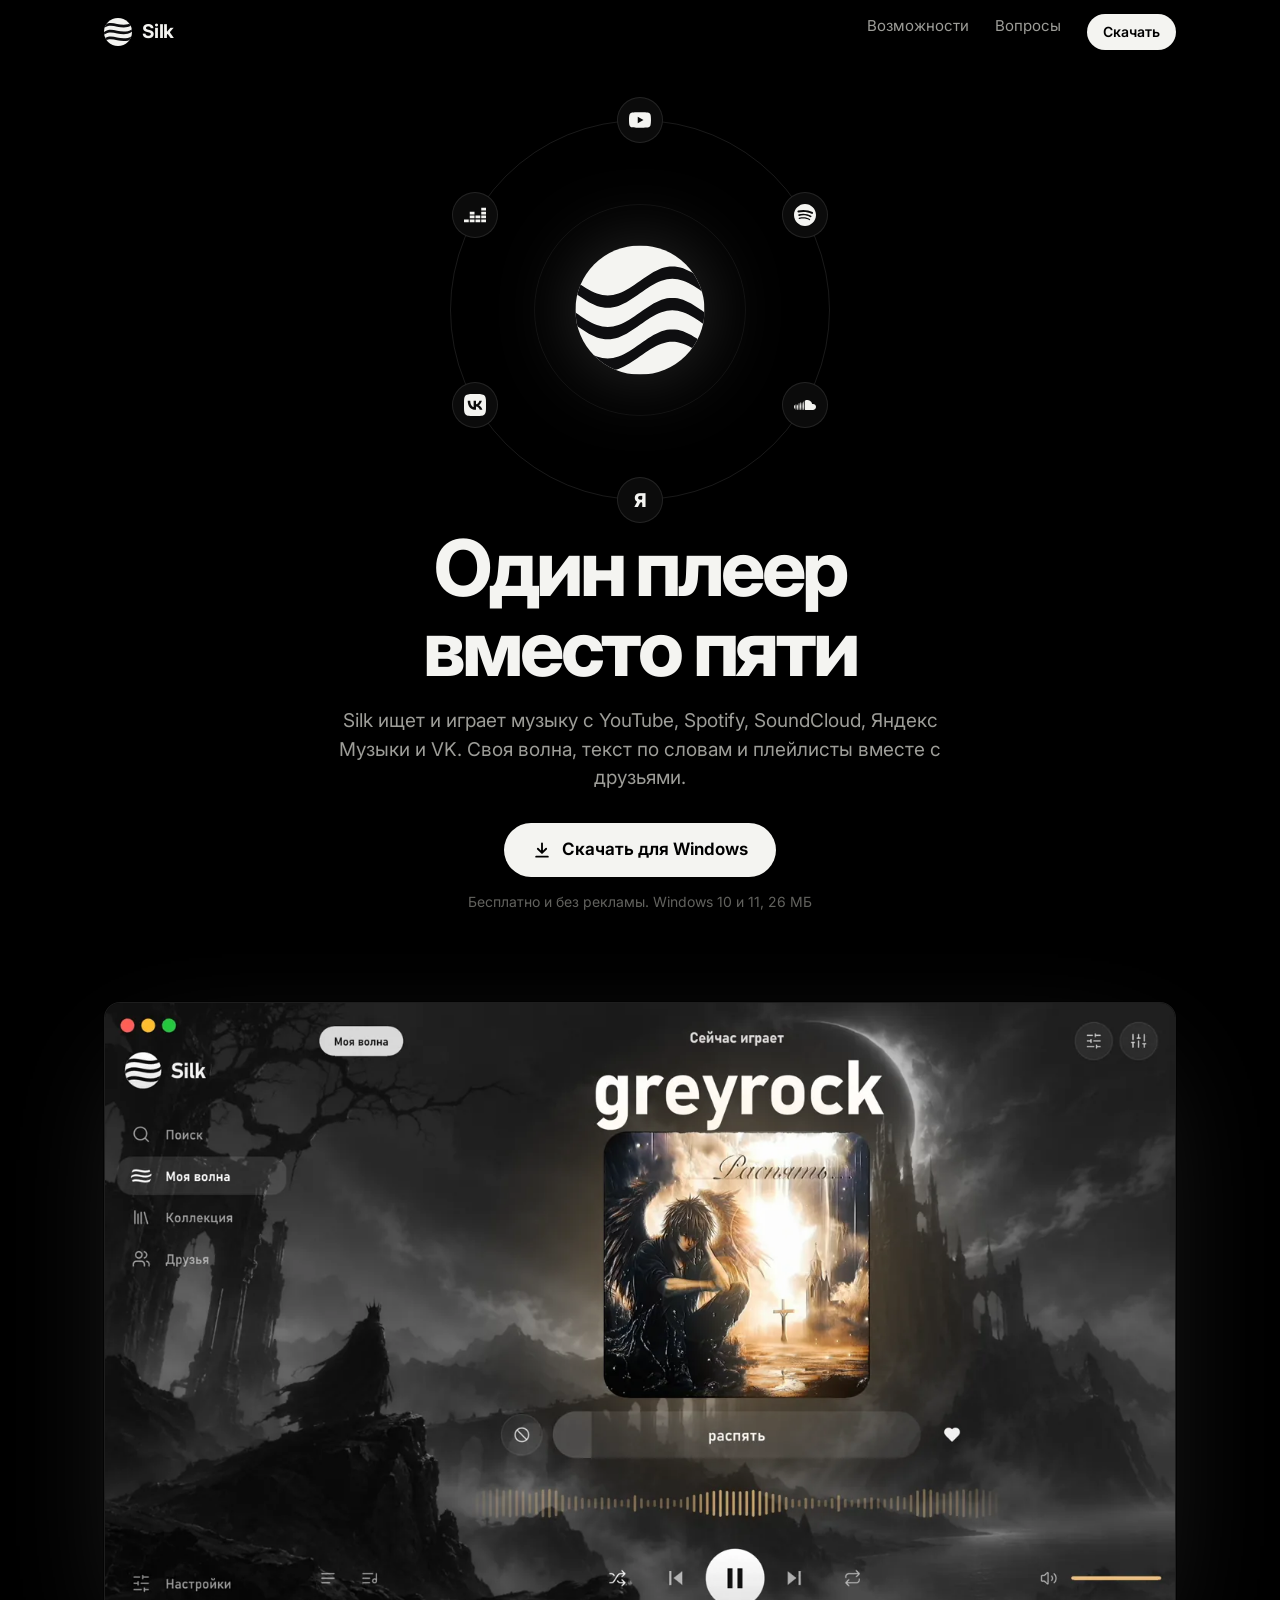
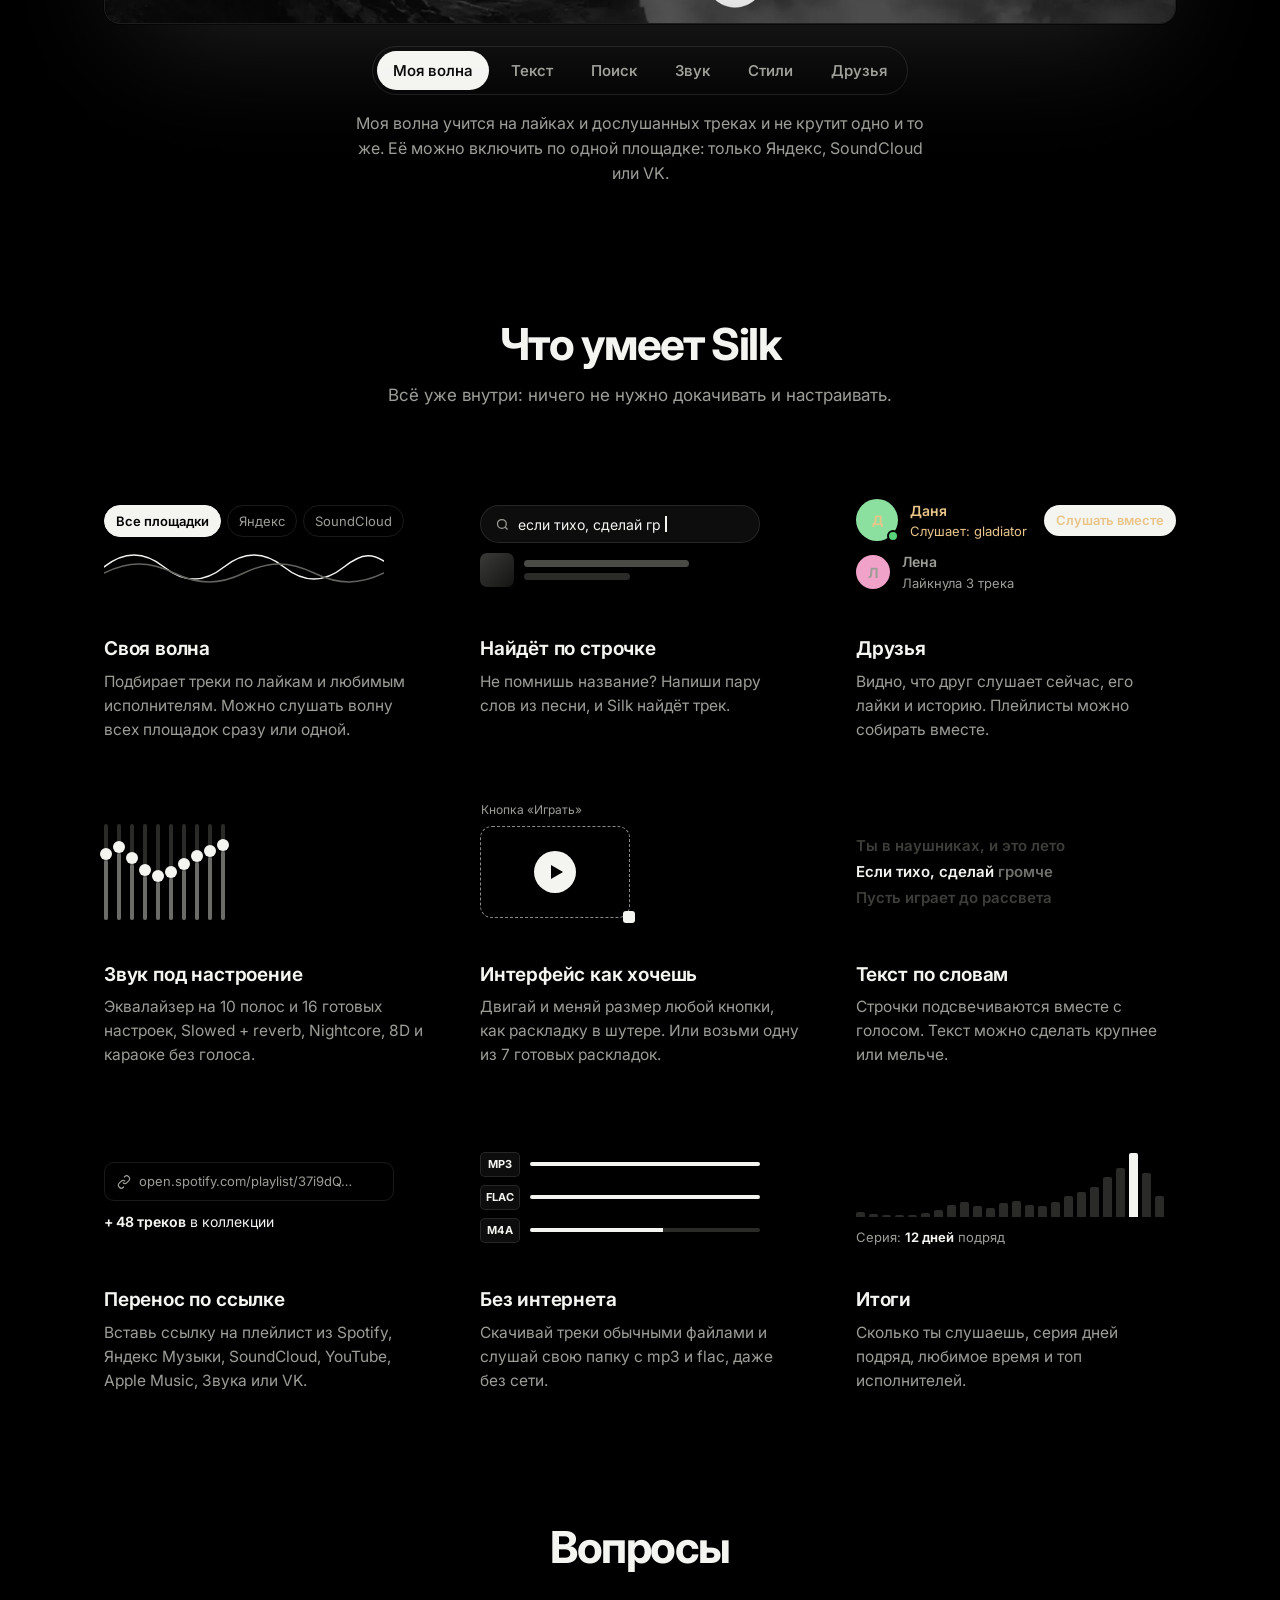
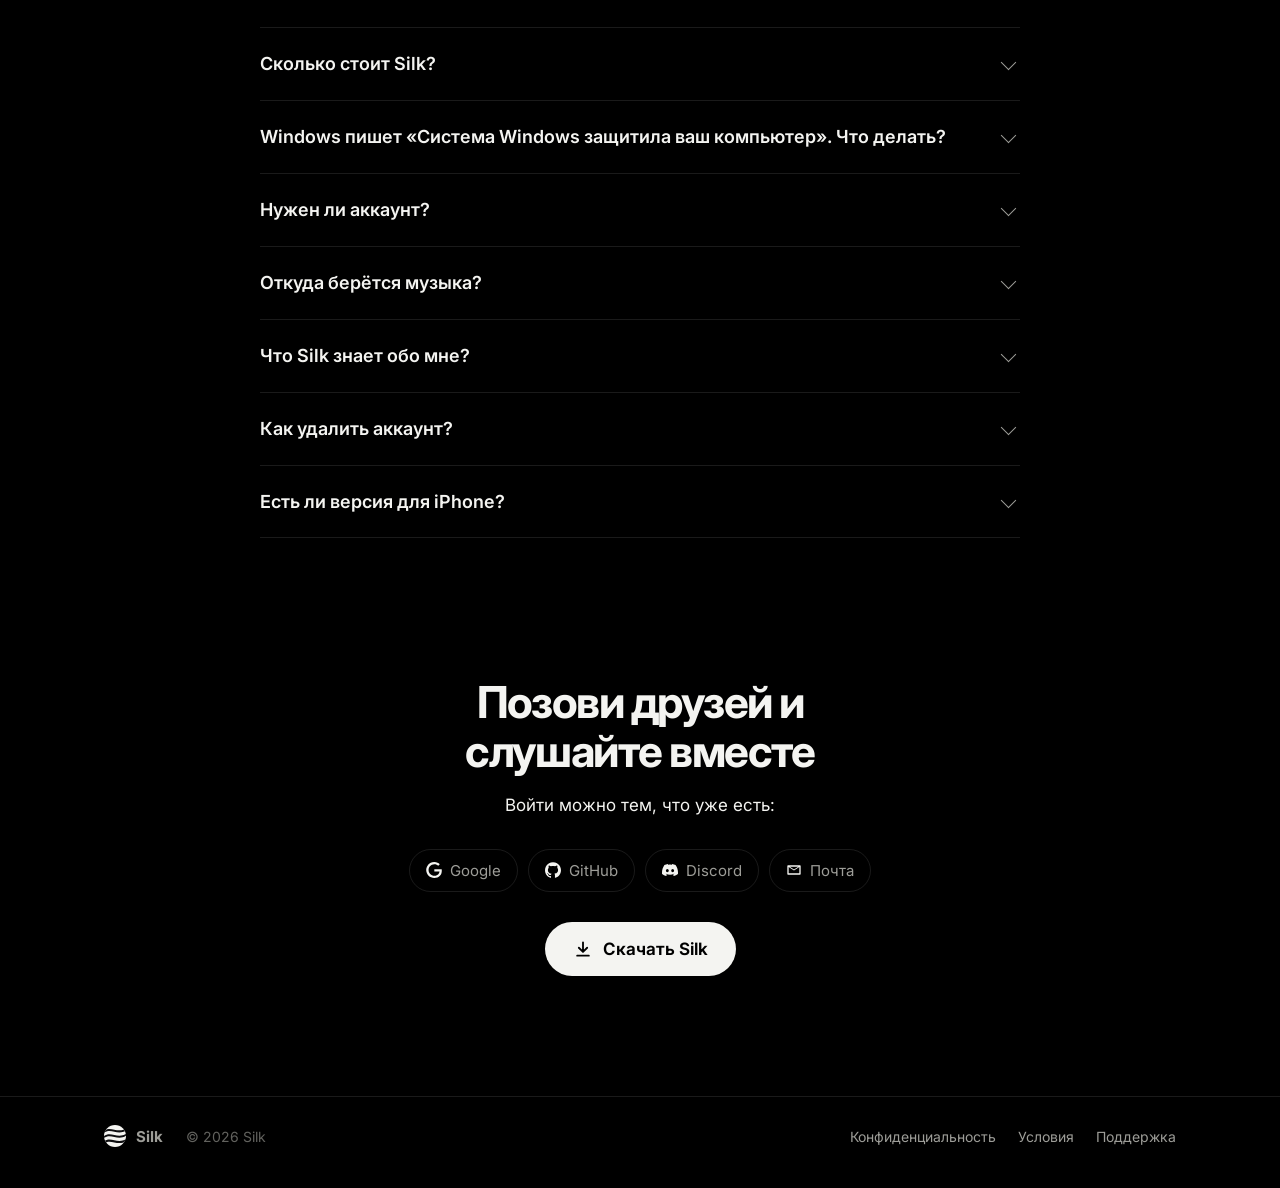
==== commit 3cd36c68: "Сайт: карточка трека в профиле и новые раскладки стилей Co-Authored-By: Claude Opus 5.5 <noreply@ant" ====
--- a/index.html
+++ b/index.html
@@ -33,18 +33,18 @@
   <p class="fine">Бесплатно и без рекламы. Windows 10 и 11, 26 МБ</p>
 </div></section>
 <section class="screens" id="screens" aria-label="Как выглядит Silk"><div class="wrap">
-  <div class="window" id="shot" role="tabpanel"><img src="assets/shots/wave.webp" width="1400" height="812" alt="Silk: моя волна" class="on" data-cap="Моя волна учится на лайках и дослушанных треках и не крутит одно и то же. Её можно включить по одной площадке: только Яндекс, SoundCloud или VK." decoding="async"><img src="assets/shots/lyrics.webp" width="1400" height="812" alt="Silk: текст" class="" data-cap="Текст идёт вместе с песней и подсвечивается по словам. Размер строк меняется кнопками A− и A+." decoding="async"><img src="assets/shots/search.webp" width="1400" height="812" alt="Silk: поиск" class="" data-cap="Ищи везде сразу или на одной площадке. Не помнишь название? Напиши строчку из песни." decoding="async"><img src="assets/shots/sound.webp" width="1400" height="812" alt="Silk: звук" class="" data-cap="Slowed + reverb, Nightcore, 8D, караоке без голоса, кроссфейд и эквалайзер на 10 полос." decoding="async"><img src="assets/shots/style-paper.webp" width="1400" height="812" alt="Silk: стили" class="" data-cap="Семь готовых стилей, от неона до бумаги. А можно собрать свой: любую кнопку двигаешь и меняешь как хочешь." decoding="async"><img src="assets/shots/friends.webp" width="1400" height="812" alt="Silk: друзья" class="" data-cap="Видно, что друг слушает прямо сейчас. Нажми «Слушать вместе», и у тебя заиграет тот же трек с того же места." decoding="async"></div>
+  <div class="window" id="shot" role="tabpanel"><img src="assets/shots/wave.webp" width="1400" height="812" alt="Silk: моя волна" class="on" data-cap="Моя волна учится на лайках и дослушанных треках и не крутит одно и то же. Её можно включить по одной площадке: только Яндекс, SoundCloud или VK." decoding="async"><img src="assets/shots/lyrics.webp" width="1400" height="812" alt="Silk: текст" class="" data-cap="Текст идёт вместе с песней и подсвечивается по словам. Размер строк меняется кнопками A− и A+." decoding="async"><img src="assets/shots/search.webp" width="1400" height="812" alt="Silk: поиск" class="" data-cap="Ищи везде сразу или на одной площадке. Не помнишь название? Напиши строчку из песни." decoding="async"><img src="assets/shots/sound.webp" width="1400" height="812" alt="Silk: звук" class="" data-cap="Slowed + reverb, Nightcore, 8D, караоке без голоса, кроссфейд и эквалайзер на 10 полос." decoding="async"><img src="assets/shots/style-paper.webp" width="1400" height="812" alt="Silk: стили" class="" data-cap="Семь готовых раскладок: обложка справа, во весь рост или вовсе на обоях. А можно собрать свою: любую кнопку двигаешь и меняешь как хочешь." decoding="async"><img src="assets/shots/friends.webp" width="1400" height="812" alt="Silk: друзья" class="" data-cap="Профиль как в соцсетях: фото, обложка, пара слов о себе и что играет прямо сейчас. Нажми на трек друга, и у тебя заиграет он же с того же места." decoding="async"></div>
   <div class="tabs" role="tablist" aria-label="Экраны Silk"><button role="tab" aria-selected="true" aria-controls="shot" data-i="0">Моя волна</button><button role="tab" aria-selected="false" aria-controls="shot" data-i="1" tabindex="-1">Текст</button><button role="tab" aria-selected="false" aria-controls="shot" data-i="2" tabindex="-1">Поиск</button><button role="tab" aria-selected="false" aria-controls="shot" data-i="3" tabindex="-1">Звук</button><button role="tab" aria-selected="false" aria-controls="shot" data-i="4" tabindex="-1">Стили</button><button role="tab" aria-selected="false" aria-controls="shot" data-i="5" tabindex="-1">Друзья</button></div>
   <p class="caption" id="cap" aria-live="polite">Моя волна учится на лайках и дослушанных треках и не крутит одно и то же. Её можно включить по одной площадке: только Яндекс, SoundCloud или VK.</p>
 </div></section>
 <section class="section" id="features"><div class="wrap">
   <h2>Что умеет Silk</h2>
   <p class="sub">Всё уже внутри: ничего не нужно докачивать и настраивать.</p>
-  <div class="grid"><article class="feat"><div class="mini"><div class="chips"><span class="chip on">Все площадки</span><span class="chip">Яндекс</span><span class="chip">SoundCloud</span></div><svg class="wave" viewBox="0 0 280 40" aria-hidden="true"><path d="M0 20 C 20 4, 40 4, 60 20 S 100 36, 120 20 S 160 4, 180 20 S 220 36, 240 20 S 270 8, 280 14"/><path d="M0 26 C 25 14, 45 14, 70 26 S 115 38, 140 26 S 185 14, 210 26 S 255 38, 280 26"/></svg></div><h3>Своя волна</h3><p>Подбирает треки по лайкам и любимым исполнителям. Можно слушать волну всех площадок сразу или одной.</p></article><article class="feat"><div class="mini"><div class="field"><svg viewBox="0 0 24 24" aria-hidden="true"><circle cx="11" cy="11" r="7"/><path d="m20 20-3.5-3.5"/></svg><span>если тихо, сделай гр</span><span class="caret"></span></div><div class="row"><span class="cover"></span><span class="bars"><i></i><i></i></span></div></div><h3>Найдёт по строчке</h3><p>Не помнишь название? Напиши пару слов из песни, и Silk найдёт трек.</p></article><article class="feat"><div class="mini"><div class="friend live"><span class="ava a">Д<span class="dot"></span></span><span><b>Даня</b><span>Слушает: gladiator</span></span><span class="btn-mini">Слушать вместе</span></div><div class="friend"><span class="ava b">Л</span><span><b>Лена</b><span>Лайкнула 3 трека</span></span></div></div><h3>Друзья</h3><p>Видно, что друг слушает сейчас, его лайки и историю. Плейлисты можно собирать вместе.</p></article><article class="feat"><div class="mini"><div class="eq" aria-hidden="true"><span style="--v:62%"></span><span style="--v:70%"></span><span style="--v:58%"></span><span style="--v:46%"></span><span style="--v:40%"></span><span style="--v:44%"></span><span style="--v:52%"></span><span style="--v:60%"></span><span style="--v:66%"></span><span style="--v:72%"></span></div></div><h3>Звук под настроение</h3><p>Эквалайзер на 10 полос и 16 готовых настроек, Slowed + reverb, Nightcore, 8D и караоке без голоса.</p></article><article class="feat"><div class="mini"><div class="edit"><span class="tag">Кнопка «Играть»</span><span class="play"></span><span class="grip"></span></div></div><h3>Интерфейс как хочешь</h3><p>Двигай и меняй размер любой кнопки, как раскладку в шутере. Или возьми один из 7 готовых стилей.</p></article><article class="feat"><div class="mini"><div class="lyr" aria-hidden="true"><div>Ты в наушниках, и это лето</div><div class="now"><em>Если тихо, сделай</em> громче</div><div>Пусть играет до рассвета</div></div></div><h3>Текст по словам</h3><p>Строчки подсвечиваются вместе с голосом. Текст можно сделать крупнее или мельче.</p></article><article class="feat"><div class="mini"><div class="link"><svg viewBox="0 0 24 24" aria-hidden="true"><path d="M10 13a5 5 0 0 0 7.07 0l3-3a5 5 0 0 0-7.07-7.07l-1 1"/><path d="M14 11a5 5 0 0 0-7.07 0l-3 3a5 5 0 0 0 7.07 7.07l1-1"/></svg><span>open.spotify.com/playlist/37i9dQ…</span></div><div class="got"><b>+ 48 треков</b> в коллекции</div></div><h3>Перенос по ссылке</h3><p>Вставь ссылку на плейлист из Spotify, Яндекс Музыки, SoundCloud, YouTube, Apple Music, Звука или VK.</p></article><article class="feat"><div class="mini"><div class="files"><div class="file"><span class="ext">MP3</span><span class="track"><i style="width:100%"></i></span></div><div class="file"><span class="ext">FLAC</span><span class="track"><i style="width:100%"></i></span></div><div class="file"><span class="ext">M4A</span><span class="track"><i style="width:58%"></i></span></div></div></div><h3>Без интернета</h3><p>Скачивай треки обычными файлами и слушай свою папку с mp3 и flac, даже без сети.</p></article><article class="feat"><div class="mini"><div class="hours" aria-hidden="true"><i style="--h:8%"></i><i style="--h:5%"></i><i style="--h:4%"></i><i style="--h:3%"></i><i style="--h:3%"></i><i style="--h:6%"></i><i style="--h:10%"></i><i style="--h:18%"></i><i style="--h:22%"></i><i style="--h:16%"></i><i style="--h:14%"></i><i style="--h:20%"></i><i style="--h:24%"></i><i style="--h:18%"></i><i style="--h:16%"></i><i style="--h:22%"></i><i style="--h:30%"></i><i style="--h:36%"></i><i style="--h:44%"></i><i style="--h:58%"></i><i style="--h:70%"></i><i style="--h:92%" class="peak"></i><i style="--h:64%"></i><i style="--h:30%"></i></div><div class="streak">Серия: <b>12 дней</b> подряд</div></div><h3>Итоги</h3><p>Сколько ты слушаешь, серия дней подряд, любимое время и топ исполнителей.</p></article></div>
+  <div class="grid"><article class="feat"><div class="mini"><div class="chips"><span class="chip on">Все площадки</span><span class="chip">Яндекс</span><span class="chip">SoundCloud</span></div><svg class="wave" viewBox="0 0 280 40" aria-hidden="true"><path d="M0 20 C 20 4, 40 4, 60 20 S 100 36, 120 20 S 160 4, 180 20 S 220 36, 240 20 S 270 8, 280 14"/><path d="M0 26 C 25 14, 45 14, 70 26 S 115 38, 140 26 S 185 14, 210 26 S 255 38, 280 26"/></svg></div><h3>Своя волна</h3><p>Подбирает треки по лайкам и любимым исполнителям. Можно слушать волну всех площадок сразу или одной.</p></article><article class="feat"><div class="mini"><div class="field"><svg viewBox="0 0 24 24" aria-hidden="true"><circle cx="11" cy="11" r="7"/><path d="m20 20-3.5-3.5"/></svg><span>если тихо, сделай гр</span><span class="caret"></span></div><div class="row"><span class="cover"></span><span class="bars"><i></i><i></i></span></div></div><h3>Найдёт по строчке</h3><p>Не помнишь название? Напиши пару слов из песни, и Silk найдёт трек.</p></article><article class="feat"><div class="mini"><div class="friend live"><span class="ava a">Д<span class="dot"></span></span><span><b>Даня</b><span>Слушает: gladiator</span></span><span class="btn-mini">Слушать вместе</span></div><div class="friend"><span class="ava b">Л</span><span><b>Лена</b><span>Лайкнула 3 трека</span></span></div></div><h3>Друзья</h3><p>Видно, что друг слушает сейчас, его лайки и историю. Плейлисты можно собирать вместе.</p></article><article class="feat"><div class="mini"><div class="eq" aria-hidden="true"><span style="--v:62%"></span><span style="--v:70%"></span><span style="--v:58%"></span><span style="--v:46%"></span><span style="--v:40%"></span><span style="--v:44%"></span><span style="--v:52%"></span><span style="--v:60%"></span><span style="--v:66%"></span><span style="--v:72%"></span></div></div><h3>Звук под настроение</h3><p>Эквалайзер на 10 полос и 16 готовых настроек, Slowed + reverb, Nightcore, 8D и караоке без голоса.</p></article><article class="feat"><div class="mini"><div class="edit"><span class="tag">Кнопка «Играть»</span><span class="play"></span><span class="grip"></span></div></div><h3>Интерфейс как хочешь</h3><p>Двигай и меняй размер любой кнопки, как раскладку в шутере. Или возьми одну из 7 готовых раскладок.</p></article><article class="feat"><div class="mini"><div class="lyr" aria-hidden="true"><div>Ты в наушниках, и это лето</div><div class="now"><em>Если тихо, сделай</em> громче</div><div>Пусть играет до рассвета</div></div></div><h3>Текст по словам</h3><p>Строчки подсвечиваются вместе с голосом. Текст можно сделать крупнее или мельче.</p></article><article class="feat"><div class="mini"><div class="link"><svg viewBox="0 0 24 24" aria-hidden="true"><path d="M10 13a5 5 0 0 0 7.07 0l3-3a5 5 0 0 0-7.07-7.07l-1 1"/><path d="M14 11a5 5 0 0 0-7.07 0l-3 3a5 5 0 0 0 7.07 7.07l1-1"/></svg><span>open.spotify.com/playlist/37i9dQ…</span></div><div class="got"><b>+ 48 треков</b> в коллекции</div></div><h3>Перенос по ссылке</h3><p>Вставь ссылку на плейлист из Spotify, Яндекс Музыки, SoundCloud, YouTube, Apple Music, Звука или VK.</p></article><article class="feat"><div class="mini"><div class="files"><div class="file"><span class="ext">MP3</span><span class="track"><i style="width:100%"></i></span></div><div class="file"><span class="ext">FLAC</span><span class="track"><i style="width:100%"></i></span></div><div class="file"><span class="ext">M4A</span><span class="track"><i style="width:58%"></i></span></div></div></div><h3>Без интернета</h3><p>Скачивай треки обычными файлами и слушай свою папку с mp3 и flac, даже без сети.</p></article><article class="feat"><div class="mini"><div class="hours" aria-hidden="true"><i style="--h:8%"></i><i style="--h:5%"></i><i style="--h:4%"></i><i style="--h:3%"></i><i style="--h:3%"></i><i style="--h:6%"></i><i style="--h:10%"></i><i style="--h:18%"></i><i style="--h:22%"></i><i style="--h:16%"></i><i style="--h:14%"></i><i style="--h:20%"></i><i style="--h:24%"></i><i style="--h:18%"></i><i style="--h:16%"></i><i style="--h:22%"></i><i style="--h:30%"></i><i style="--h:36%"></i><i style="--h:44%"></i><i style="--h:58%"></i><i style="--h:70%"></i><i style="--h:92%" class="peak"></i><i style="--h:64%"></i><i style="--h:30%"></i></div><div class="streak">Серия: <b>12 дней</b> подряд</div></div><h3>Итоги</h3><p>Сколько ты слушаешь, серия дней подряд, любимое время и топ исполнителей.</p></article></div>
 </div></section>
 <section class="section" id="faq"><div class="wrap">
   <h2>Вопросы</h2>
-  <div class="faq"><details><summary>Сколько стоит Silk?</summary><p>Нисколько. Silk бесплатный и без рекламы.</p></details><details><summary>Windows пишет «Система Windows защитила ваш компьютер». Что делать?</summary><p>Установщик пока не подписан сертификатом, поэтому Windows его не узнаёт. Нажми «Подробнее», потом «Выполнить в любом случае». Прав администратора установка не просит.</p></details><details><summary>Нужен ли аккаунт?</summary><p>Чтобы слушать музыку, не нужен. Аккаунт нужен только для друзей: войти можно через Google, GitHub, Discord или почту.</p></details><details><summary>Откуда берётся музыка?</summary><p>Silk ищет и проигрывает треки с площадок: YouTube, SoundCloud, Spotify, Яндекс Музыка, VK и других. Для Яндекс Музыки и VK нужен твой аккаунт на этих сервисах.</p></details><details><summary>Что Silk знает обо мне?</summary><p>Без аккаунта ничего: библиотека, настройки и история лежат только на твоём компьютере. Что хранится, если войти в аккаунт, написано на странице <a href="privacy.html">Конфиденциальность</a>.</p></details><details><summary>Как удалить аккаунт?</summary><p>В Silk открой «Друзья» и нажми «Удалить аккаунт», затем ещё раз для подтверждения. Профиль, друзья, лайки, история и твои плейлисты сразу стираются с сервера.</p></details><details><summary>Есть ли версия для iPhone?</summary><p>Пока только Windows 10 и 11. Версия для iPhone в работе.</p></details></div>
+  <div class="faq"><details><summary>Сколько стоит Silk?</summary><p>Нисколько. Silk бесплатный и без рекламы.</p></details><details><summary>Windows пишет «Система Windows защитила ваш компьютер». Что делать?</summary><p>Установщик пока не подписан сертификатом, поэтому Windows его не узнаёт. Нажми «Подробнее», потом «Выполнить в любом случае». Прав администратора установка не просит.</p></details><details><summary>Нужен ли аккаунт?</summary><p>Чтобы слушать музыку, не нужен. Аккаунт нужен только для друзей: войти можно через Google, GitHub, Discord или почту.</p></details><details><summary>Откуда берётся музыка?</summary><p>Silk ищет и проигрывает треки с площадок: YouTube, SoundCloud, Spotify, Яндекс Музыка, VK и других. Для Яндекс Музыки и VK нужен твой аккаунт на этих сервисах.</p></details><details><summary>Что Silk знает обо мне?</summary><p>Без аккаунта ничего: библиотека, настройки и история лежат только на твоём компьютере. Что хранится, если войти в аккаунт, написано на странице <a href="privacy.html">Конфиденциальность</a>.</p></details><details><summary>Как удалить аккаунт?</summary><p>В Silk открой «Друзья», нажми «Изменить профиль», затем «Удалить аккаунт» и ещё раз для подтверждения. Профиль, друзья, лайки, история и твои плейлисты сразу стираются с сервера.</p></details><details><summary>Есть ли версия для iPhone?</summary><p>Пока только Windows 10 и 11. Версия для iPhone в работе.</p></details></div>
 </div></section>
 <section class="end"><div class="wrap">
   <h2>Позови друзей и слушайте вместе</h2>
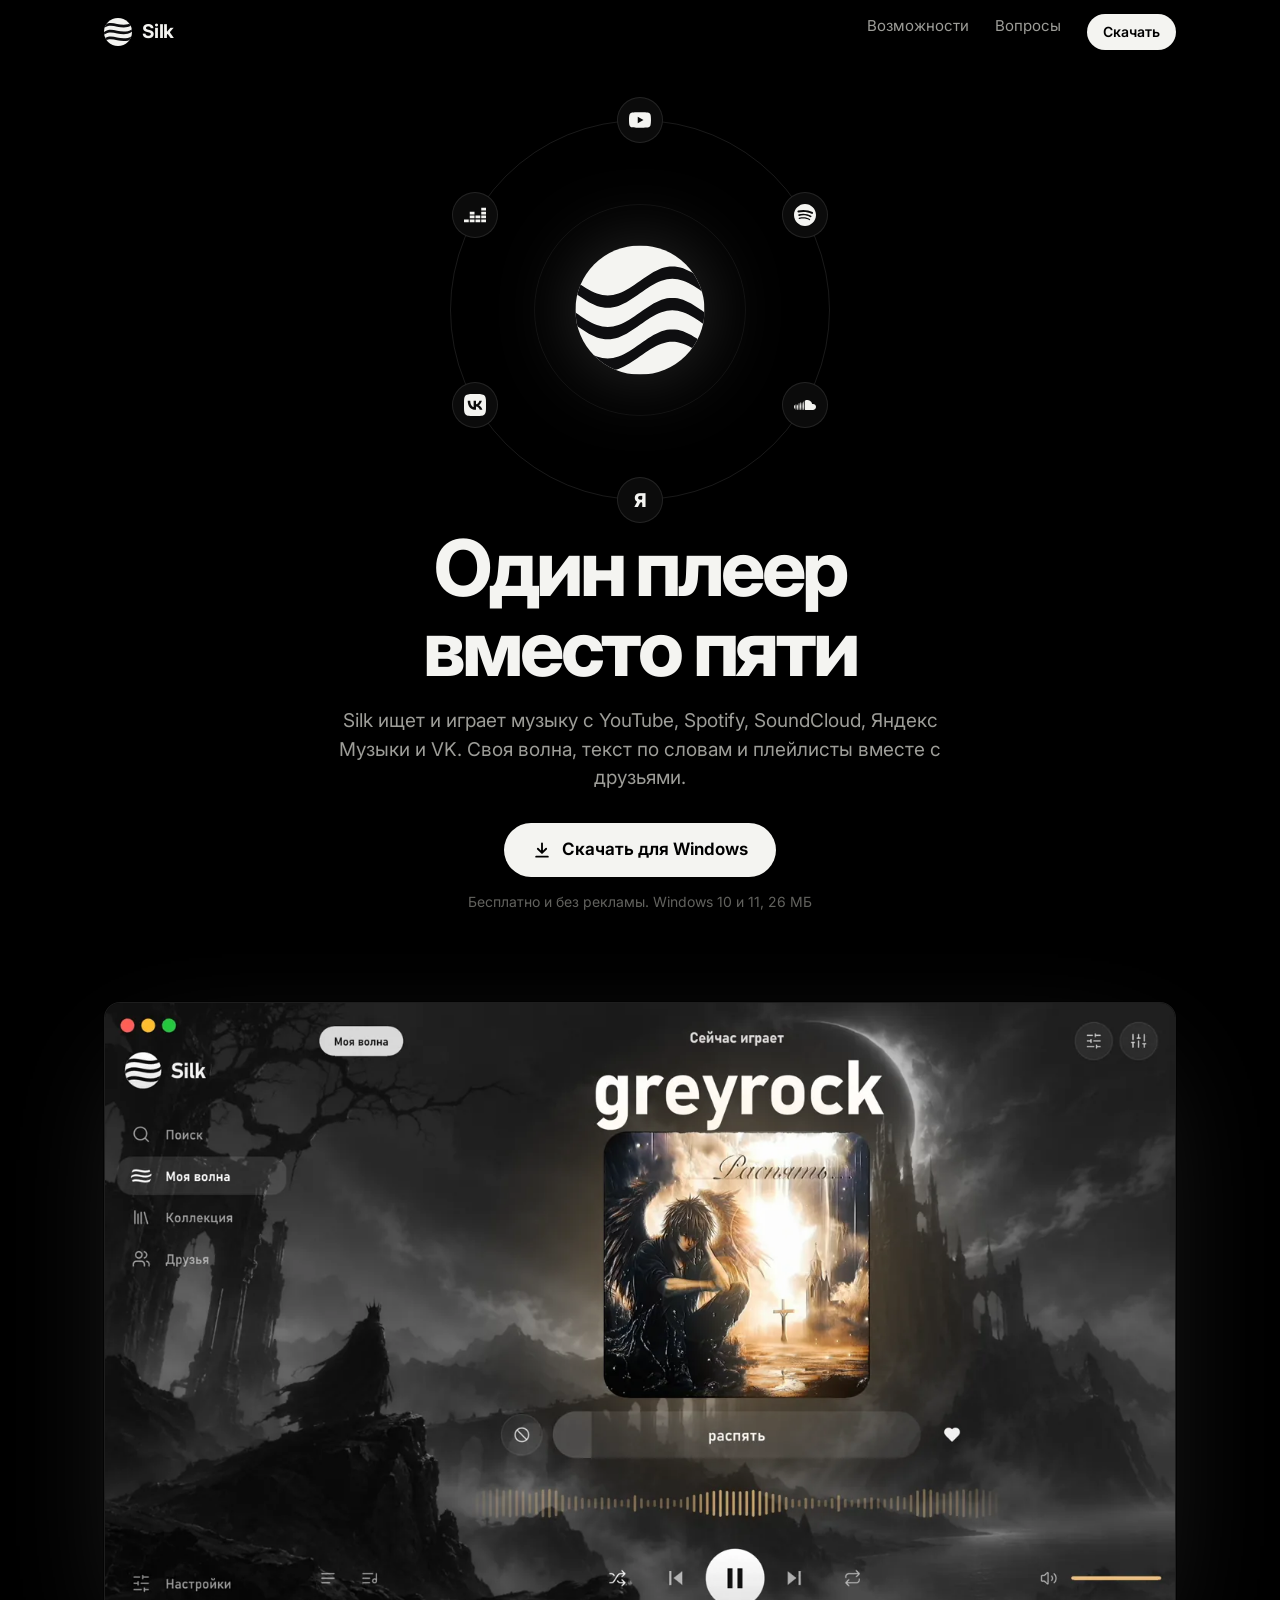
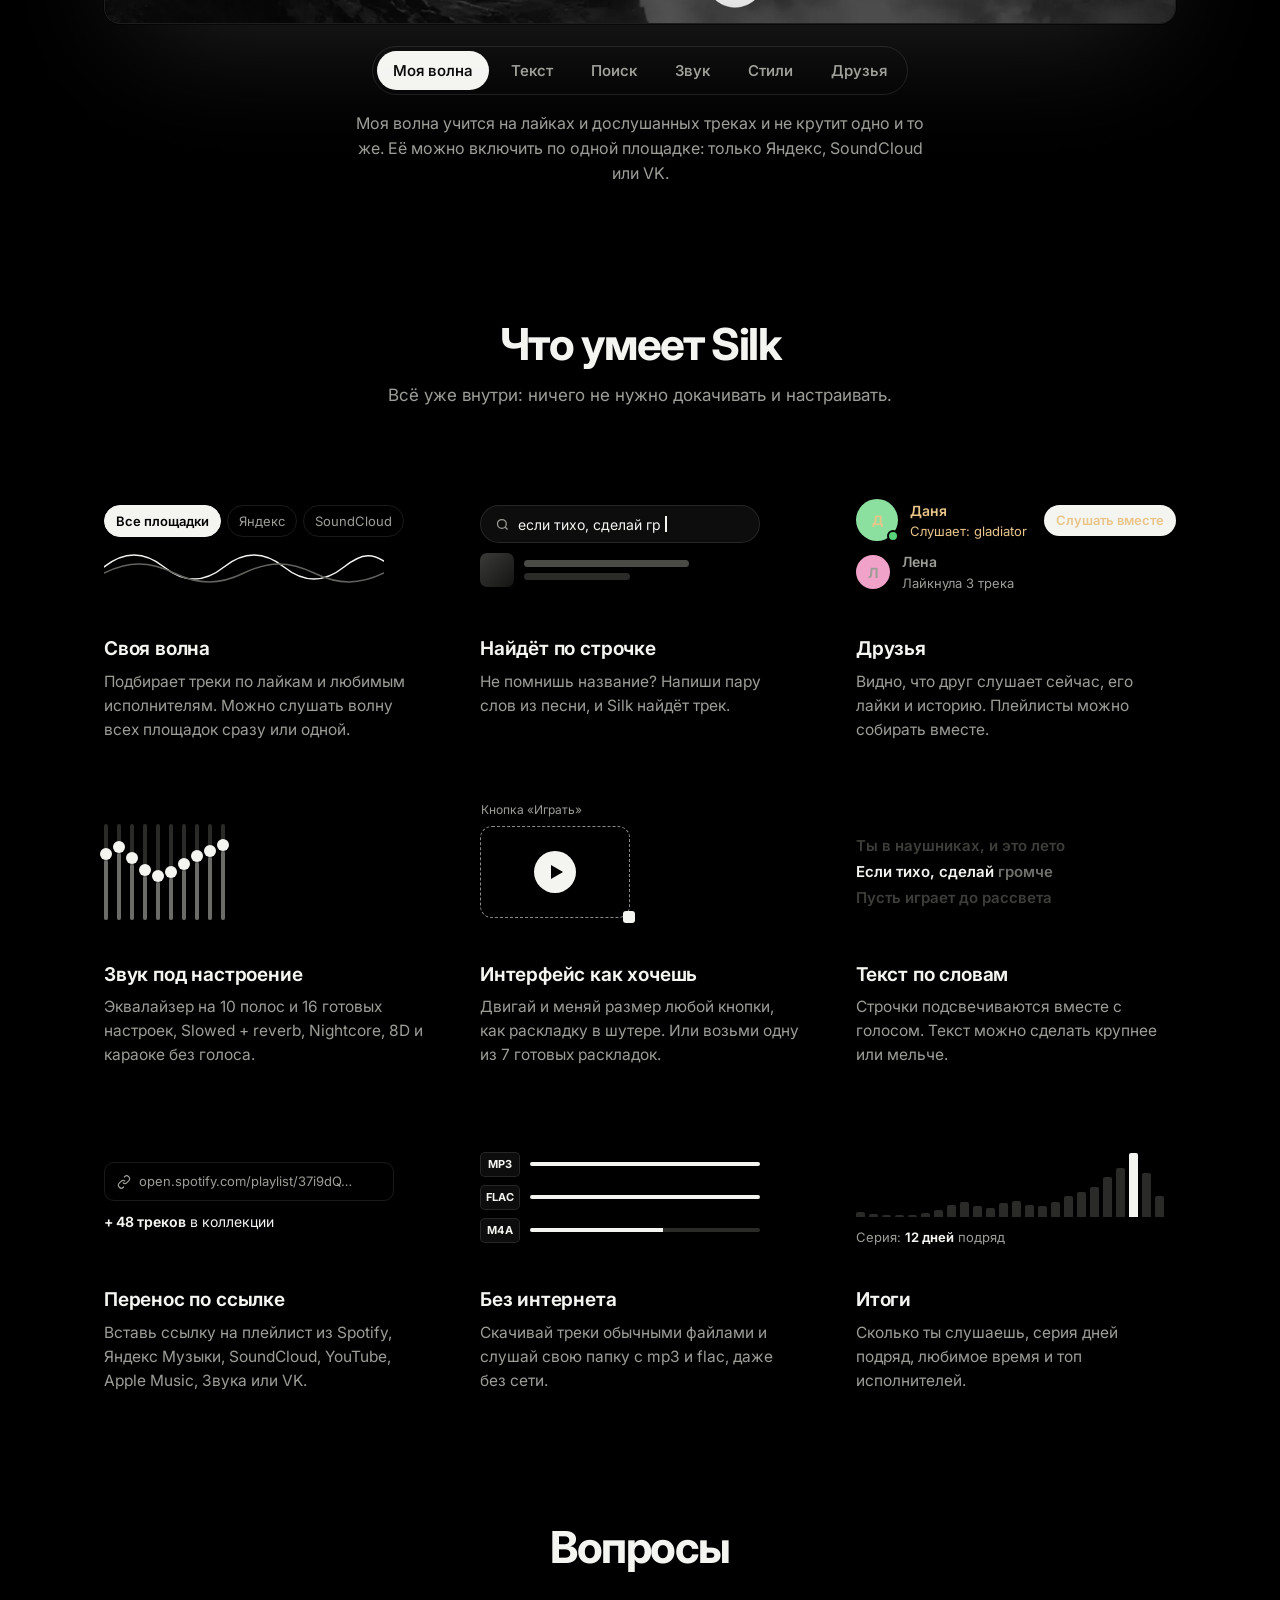
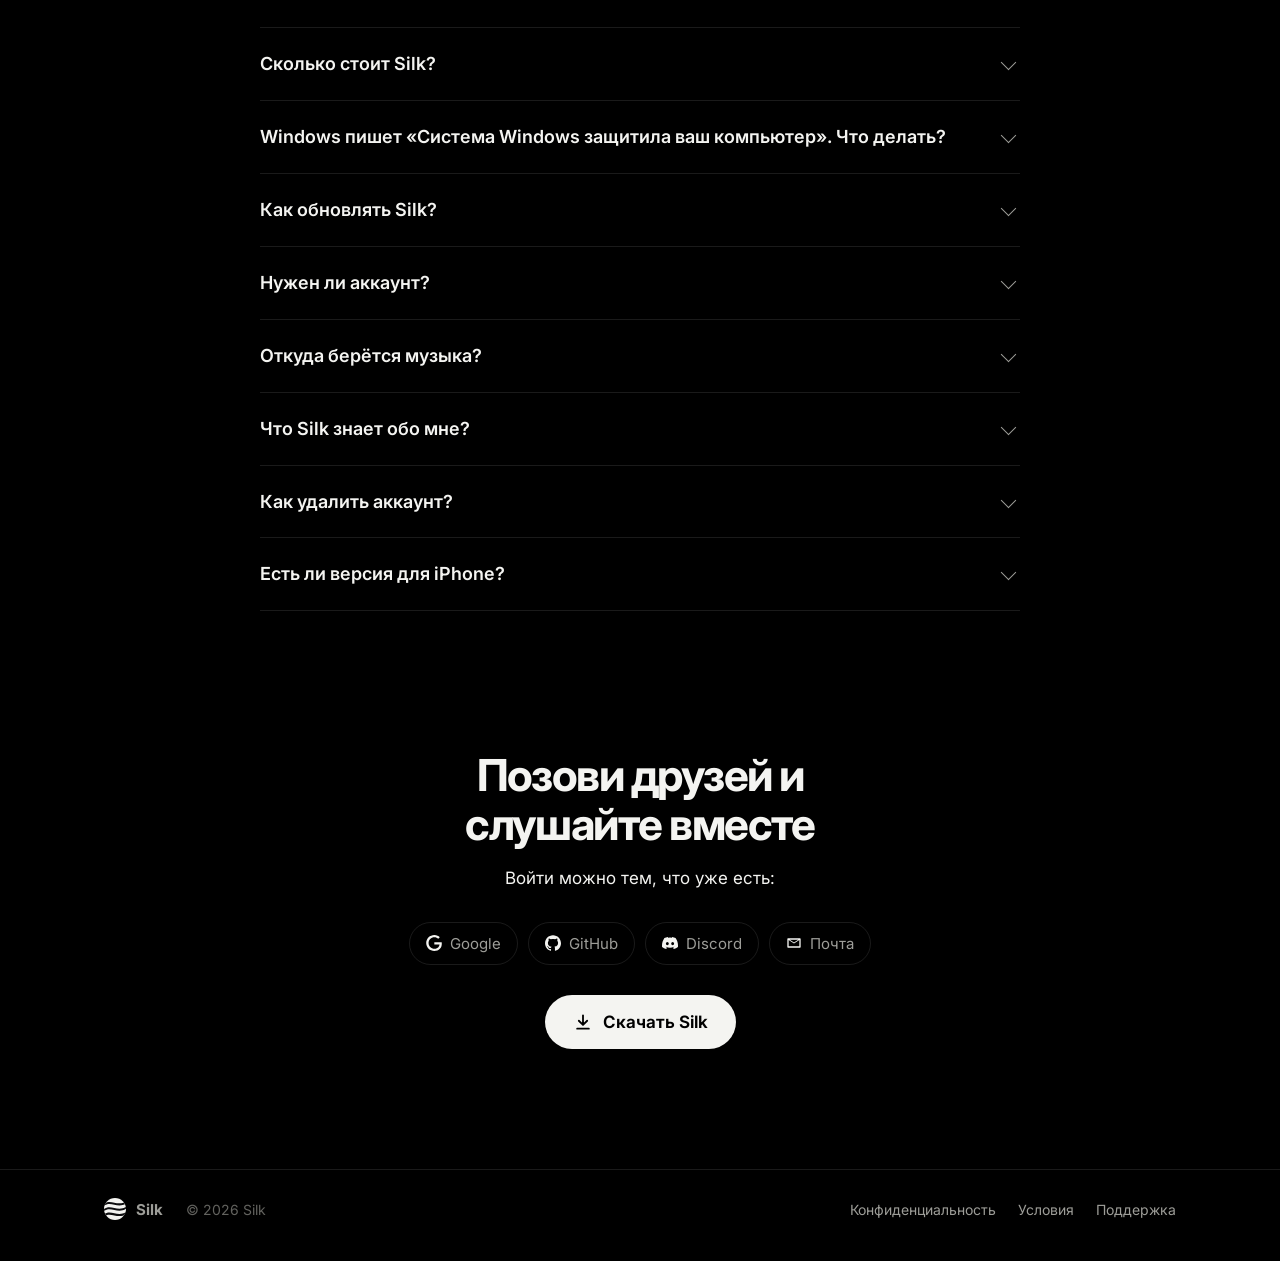
==== commit e0b4ce3f: "Сайт: ответ про автообновление Co-Authored-By: Claude Opus 5.5 <noreply@anthropic.com>" ====
--- a/index.html
+++ b/index.html
@@ -44,7 +44,7 @@
 </div></section>
 <section class="section" id="faq"><div class="wrap">
   <h2>Вопросы</h2>
-  <div class="faq"><details><summary>Сколько стоит Silk?</summary><p>Нисколько. Silk бесплатный и без рекламы.</p></details><details><summary>Windows пишет «Система Windows защитила ваш компьютер». Что делать?</summary><p>Установщик пока не подписан сертификатом, поэтому Windows его не узнаёт. Нажми «Подробнее», потом «Выполнить в любом случае». Прав администратора установка не просит.</p></details><details><summary>Нужен ли аккаунт?</summary><p>Чтобы слушать музыку, не нужен. Аккаунт нужен только для друзей: войти можно через Google, GitHub, Discord или почту.</p></details><details><summary>Откуда берётся музыка?</summary><p>Silk ищет и проигрывает треки с площадок: YouTube, SoundCloud, Spotify, Яндекс Музыка, VK и других. Для Яндекс Музыки и VK нужен твой аккаунт на этих сервисах.</p></details><details><summary>Что Silk знает обо мне?</summary><p>Без аккаунта ничего: библиотека, настройки и история лежат только на твоём компьютере. Что хранится, если войти в аккаунт, написано на странице <a href="privacy.html">Конфиденциальность</a>.</p></details><details><summary>Как удалить аккаунт?</summary><p>В Silk открой «Друзья», нажми «Изменить профиль», затем «Удалить аккаунт» и ещё раз для подтверждения. Профиль, друзья, лайки, история и твои плейлисты сразу стираются с сервера.</p></details><details><summary>Есть ли версия для iPhone?</summary><p>Пока только Windows 10 и 11. Версия для iPhone в работе.</p></details></div>
+  <div class="faq"><details><summary>Сколько стоит Silk?</summary><p>Нисколько. Silk бесплатный и без рекламы.</p></details><details><summary>Windows пишет «Система Windows защитила ваш компьютер». Что делать?</summary><p>Установщик пока не подписан сертификатом, поэтому Windows его не узнаёт. Нажми «Подробнее», потом «Выполнить в любом случае». Прав администратора установка не просит.</p></details><details><summary>Как обновлять Silk?</summary><p>Никак, он делает это сам: новая версия скачивается в фоне, а в углу появляется кнопка «Перезапустить». Не нажмёшь — включится при следующем запуске. Выключить можно в Настройки → О плеере.</p></details><details><summary>Нужен ли аккаунт?</summary><p>Чтобы слушать музыку, не нужен. Аккаунт нужен только для друзей: войти можно через Google, GitHub, Discord или почту.</p></details><details><summary>Откуда берётся музыка?</summary><p>Silk ищет и проигрывает треки с площадок: YouTube, SoundCloud, Spotify, Яндекс Музыка, VK и других. Для Яндекс Музыки и VK нужен твой аккаунт на этих сервисах.</p></details><details><summary>Что Silk знает обо мне?</summary><p>Без аккаунта ничего: библиотека, настройки и история лежат только на твоём компьютере. Что хранится, если войти в аккаунт, написано на странице <a href="privacy.html">Конфиденциальность</a>.</p></details><details><summary>Как удалить аккаунт?</summary><p>В Silk открой «Друзья», нажми «Изменить профиль», затем «Удалить аккаунт» и ещё раз для подтверждения. Профиль, друзья, лайки, история и твои плейлисты сразу стираются с сервера.</p></details><details><summary>Есть ли версия для iPhone?</summary><p>Пока только Windows 10 и 11. Версия для iPhone в работе.</p></details></div>
 </div></section>
 <section class="end"><div class="wrap">
   <h2>Позови друзей и слушайте вместе</h2>
